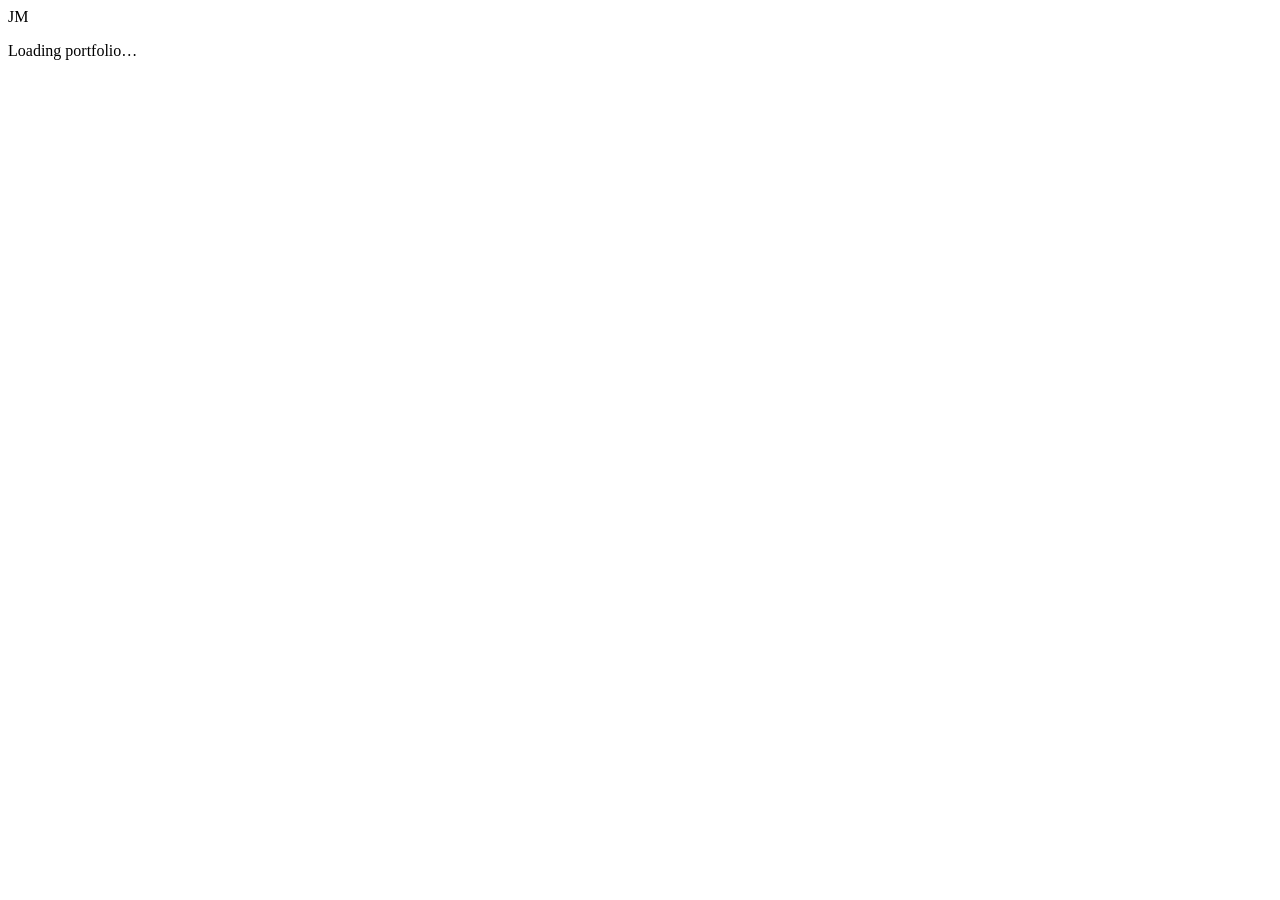
==== index.html @ b983dcd9 "Add files via upload" ====
<!doctype html>
<html lang="en">
  <head>
    <meta charset="UTF-8" />
    <meta name="viewport" content="width=device-width, initial-scale=1.0" />
    <meta name="theme-color" content="#07070a" />

    <title>JM — IT Student & Web Developer</title>
    <meta
      name="description"
      content="Portfolio of JM — an IT student and web developer crafting fast, responsive and accessible interfaces with HTML, CSS, JavaScript and React."
    />
    <meta name="author" content="JM" />

    <meta property="og:type" content="website" />
    <meta property="og:title" content="JM — IT Student & Web Developer" />
    <meta
      property="og:description"
      content="Clean code, creative design. Explore my services, skills and journey as an aspiring IT professional."
    />

    <link
      rel="icon"
      href="data:image/svg+xml,%3Csvg xmlns='http://www.w3.org/2000/svg' viewBox='0 0 64 64'%3E%3Crect width='64' height='64' rx='16' fill='%2309090d'/%3E%3Ctext x='50%25' y='54%25' dominant-baseline='middle' text-anchor='middle' font-family='Verdana,sans-serif' font-size='26' font-weight='bold' fill='%23ff5d6f'%3EJM%3C/text%3E%3C/svg%3E"
    />

    <link rel="preconnect" href="https://fonts.googleapis.com" />
    <link rel="preconnect" href="https://fonts.gstatic.com" crossorigin />
    <link
      href="https://fonts.googleapis.com/css2?family=Sora:wght@300;400;500;600;700;800&family=Inter:wght@300;400;500;600&family=JetBrains+Mono:wght@400;500&display=swap"
      rel="stylesheet"
    />
  </head>
  <body>
    <div id="root">
      <div class="boot">
        <span class="boot__mark">JM</span>
        <p>Loading portfolio…</p>
      </div>
    </div>
    <script type="module" src="/src/main.jsx"></script>
  </body>
</html>
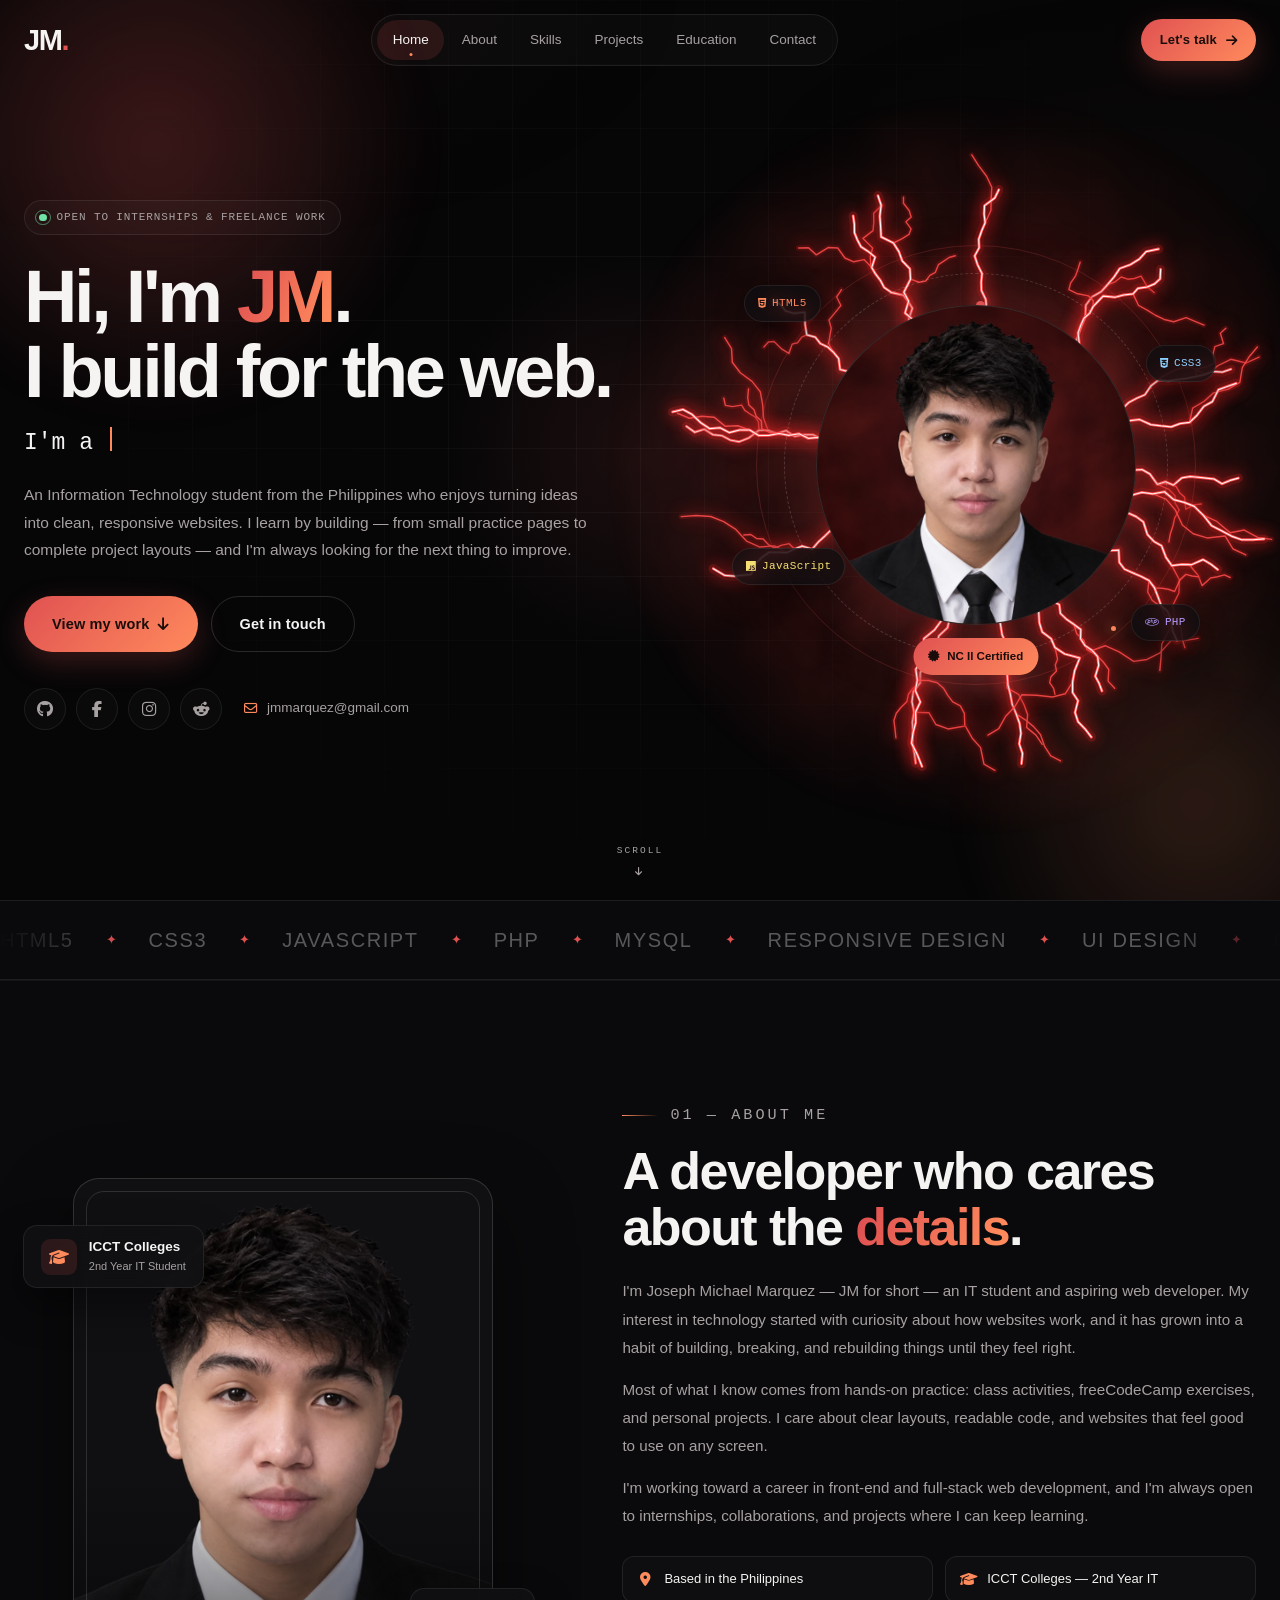
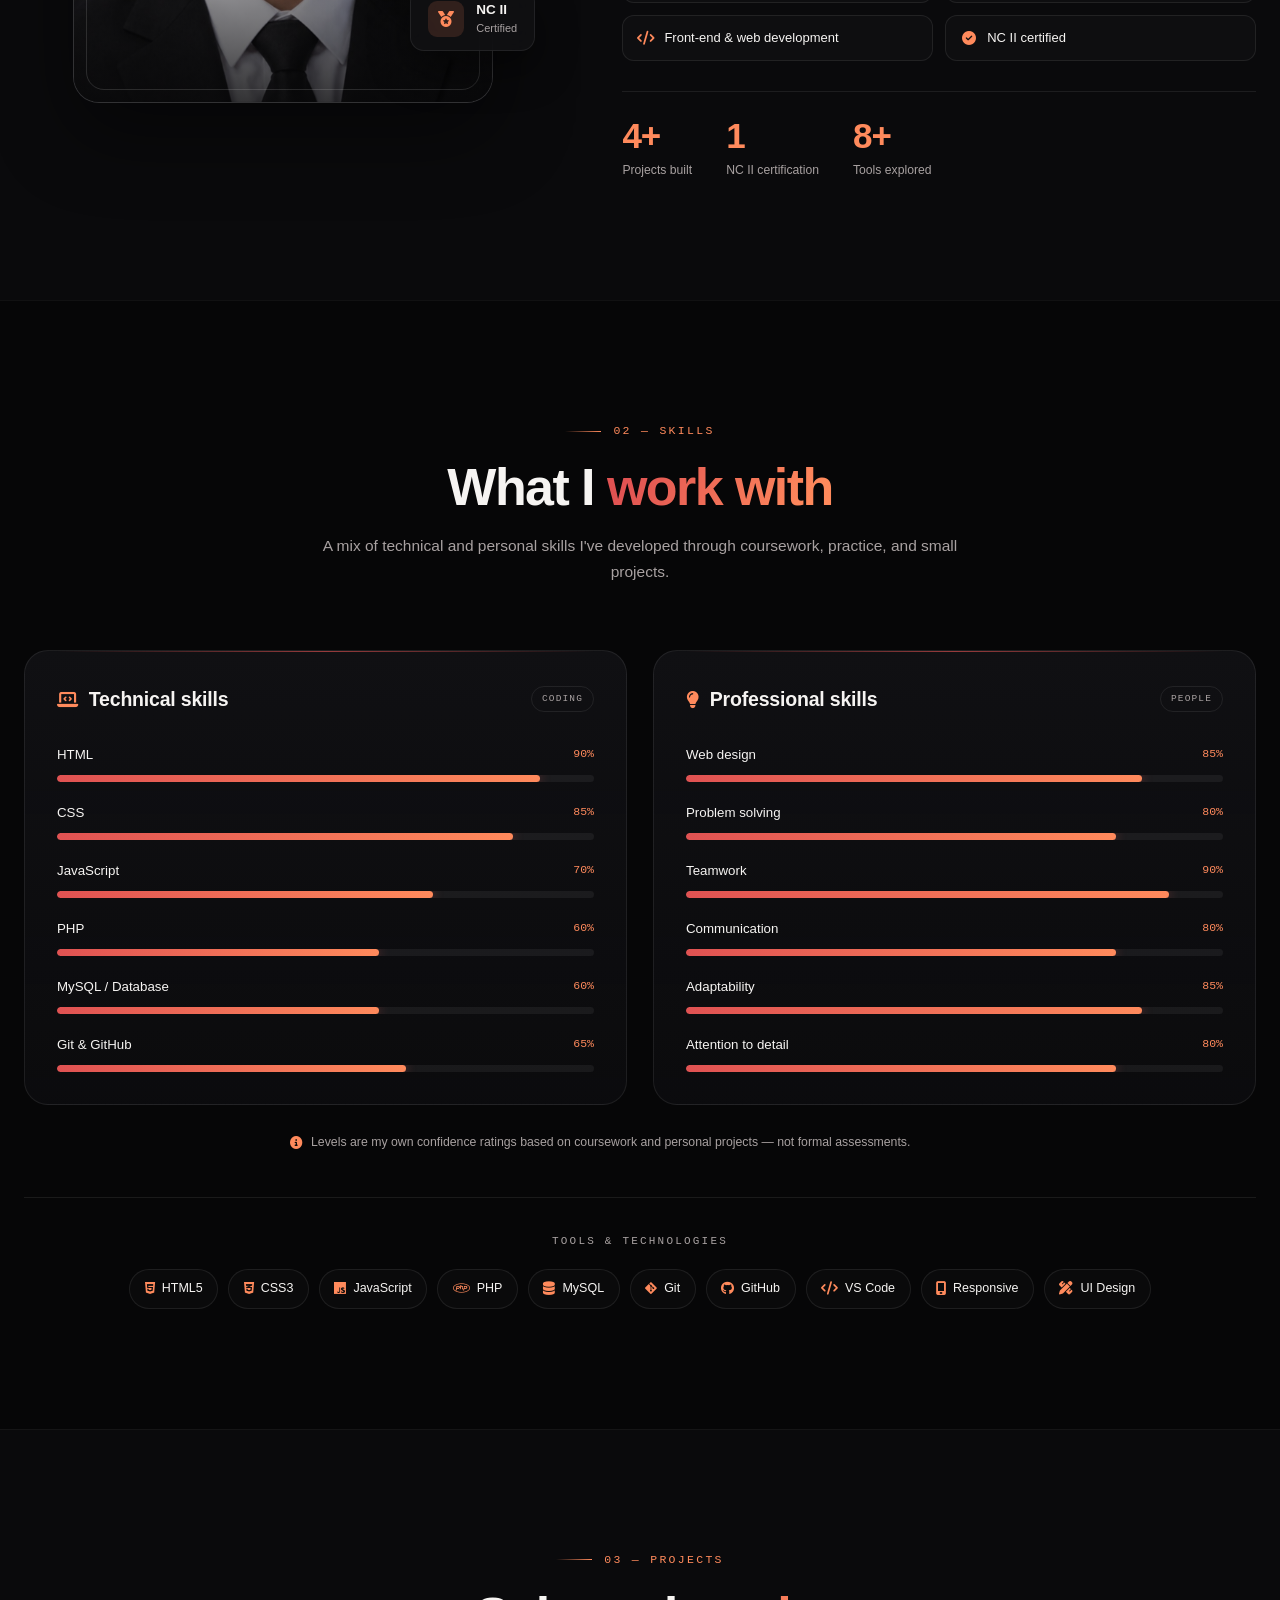
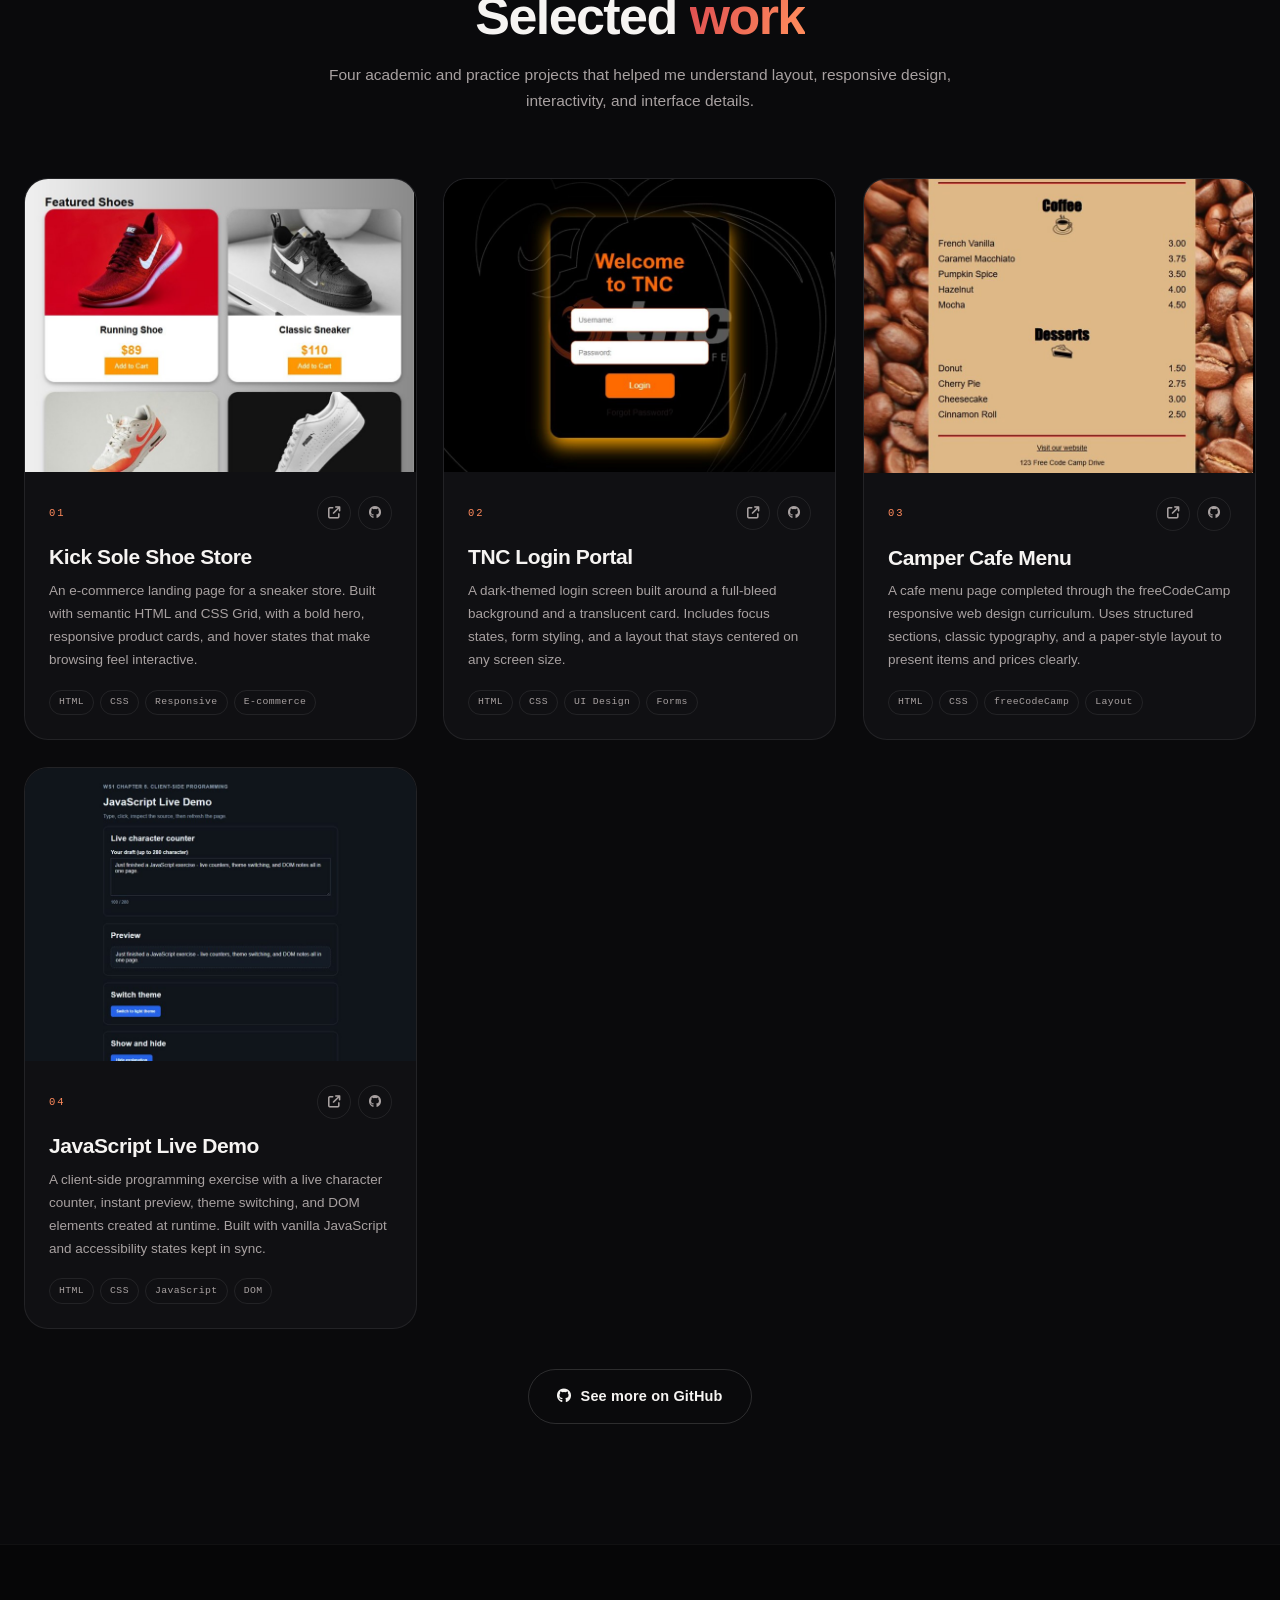
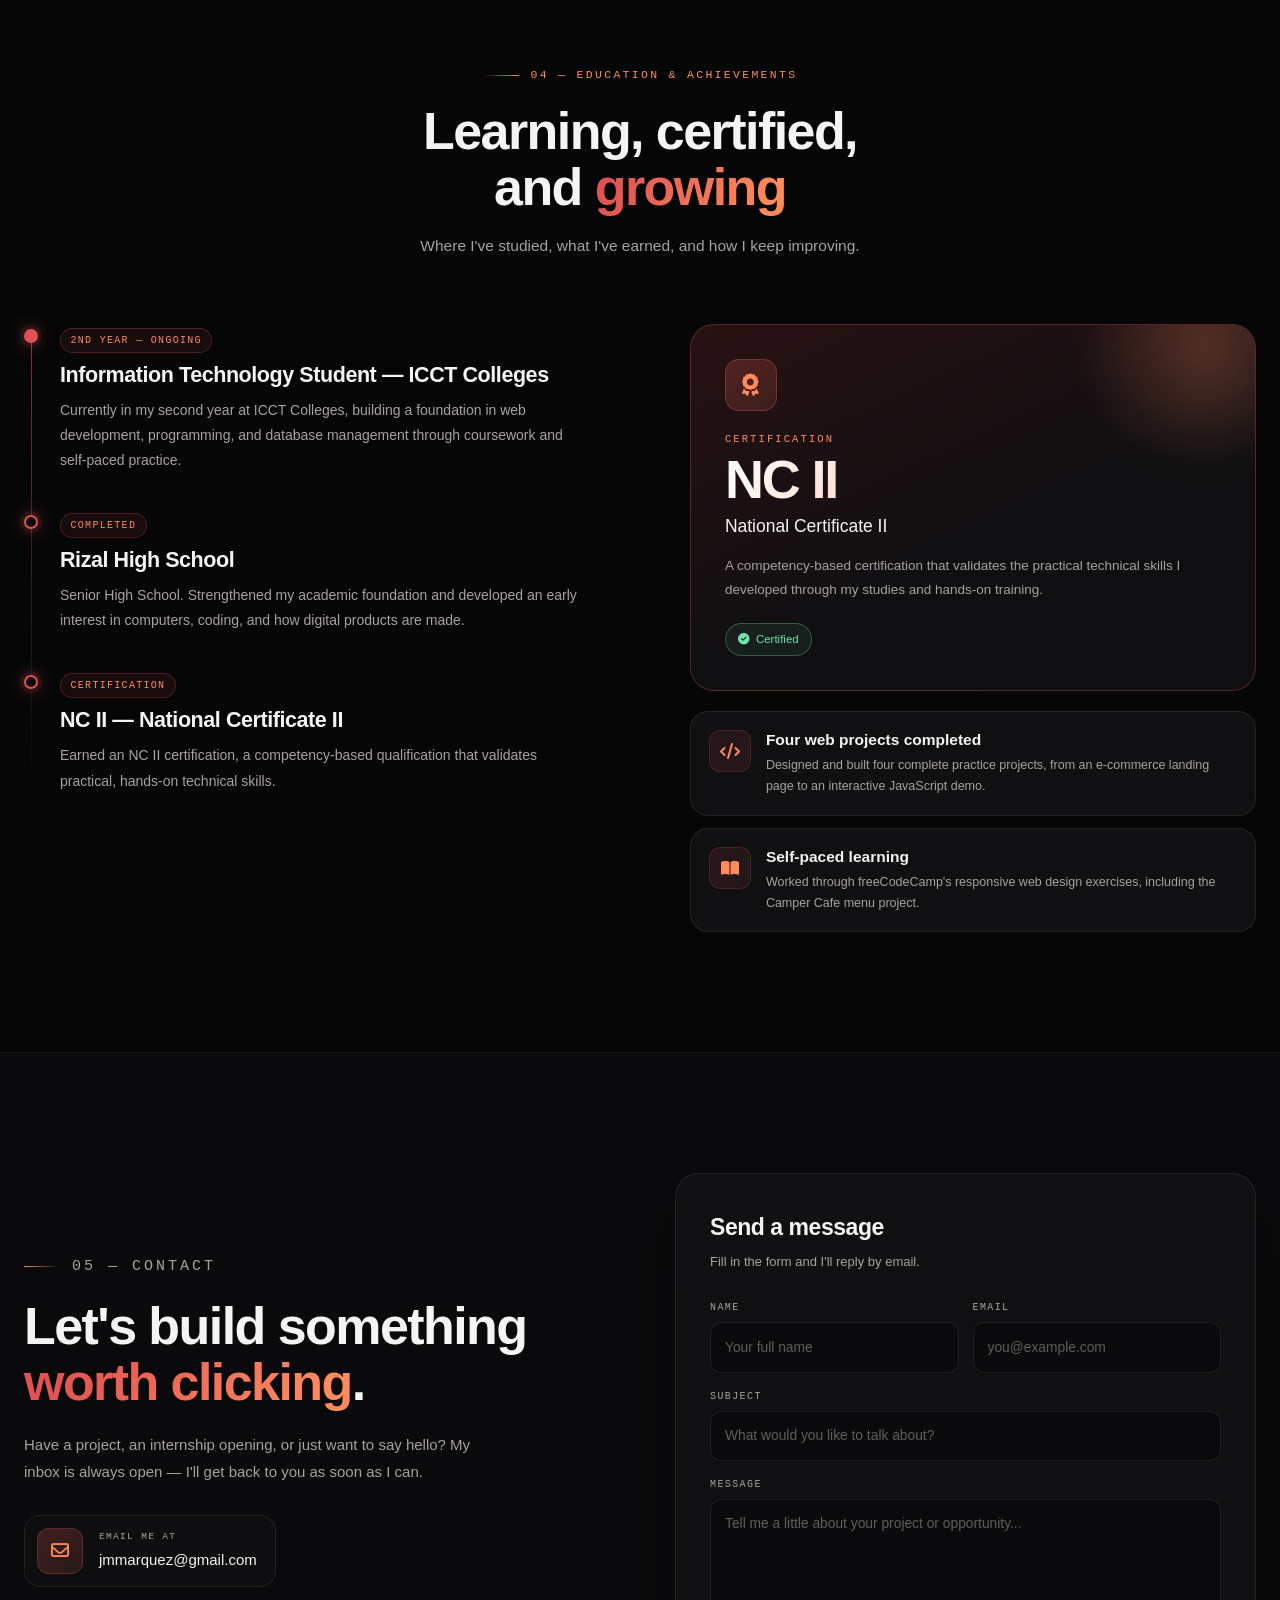
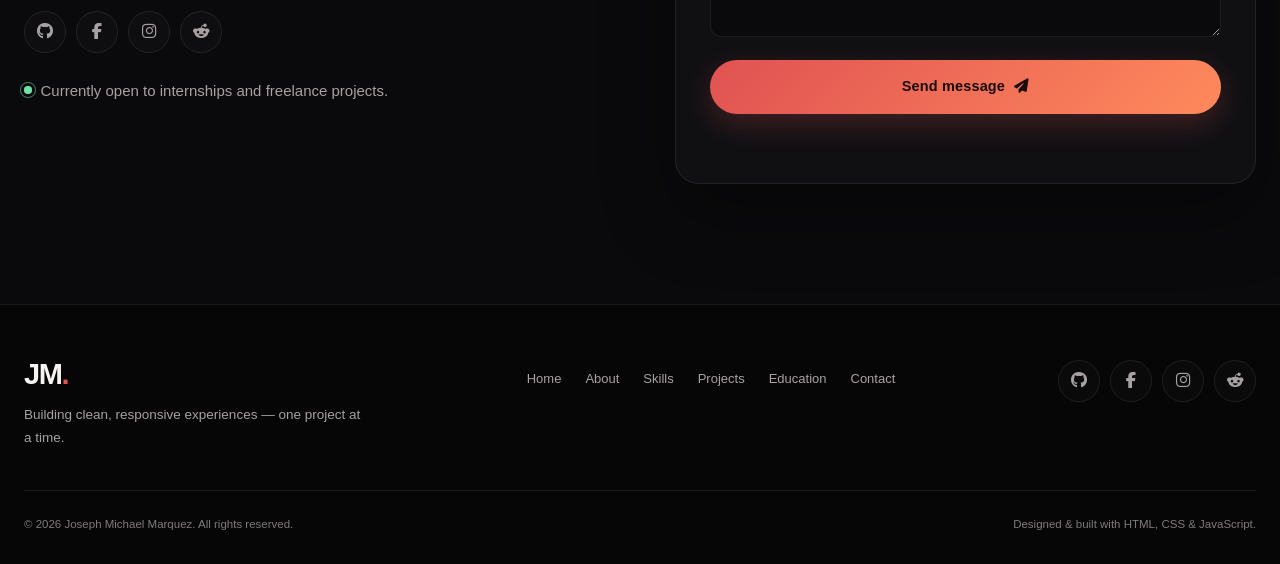
==== commit 4cfd9b91: "Add files via upload" ====
--- a/index.html
+++ b/index.html
@@ -3,41 +3,980 @@
   <head>
     <meta charset="UTF-8" />
     <meta name="viewport" content="width=device-width, initial-scale=1.0" />
-    <meta name="theme-color" content="#07070a" />
-
-    <title>JM — IT Student & Web Developer</title>
     <meta
       name="description"
-      content="Portfolio of JM — an IT student and web developer crafting fast, responsive and accessible interfaces with HTML, CSS, JavaScript and React."
+      content="Portfolio of Joseph Michael Marquez (JM) — a 2nd year Information Technology student at ICCT Colleges and aspiring web developer from the Philippines. Projects, skills, education, and contact information."
     />
-    <meta name="author" content="JM" />
-
-    <meta property="og:type" content="website" />
-    <meta property="og:title" content="JM — IT Student & Web Developer" />
-    <meta
-      property="og:description"
-      content="Clean code, creative design. Explore my services, skills and journey as an aspiring IT professional."
+    <meta name="theme-color" content="#060607" />
+    <title>JM — Joseph Michael Marquez | Web Developer Portfolio</title>
+
+    <link rel="icon" type="image/svg+xml" href="assets/images/favicon.svg" />
+    <link
+      rel="stylesheet"
+      href="https://cdnjs.cloudflare.com/ajax/libs/font-awesome/6.4.0/css/all.min.css"
     />
-
-    <link
-      rel="icon"
-      href="data:image/svg+xml,%3Csvg xmlns='http://www.w3.org/2000/svg' viewBox='0 0 64 64'%3E%3Crect width='64' height='64' rx='16' fill='%2309090d'/%3E%3Ctext x='50%25' y='54%25' dominant-baseline='middle' text-anchor='middle' font-family='Verdana,sans-serif' font-size='26' font-weight='bold' fill='%23ff5d6f'%3EJM%3C/text%3E%3C/svg%3E"
-    />
-
-    <link rel="preconnect" href="https://fonts.googleapis.com" />
-    <link rel="preconnect" href="https://fonts.gstatic.com" crossorigin />
-    <link
-      href="https://fonts.googleapis.com/css2?family=Sora:wght@300;400;500;600;700;800&family=Inter:wght@300;400;500;600&family=JetBrains+Mono:wght@400;500&display=swap"
-      rel="stylesheet"
-    />
+    <link rel="stylesheet" href="assets/css/style.css" />
+
+    <script>
+      document.documentElement.classList.add("js");
+    </script>
   </head>
+
   <body>
-    <div id="root">
-      <div class="boot">
-        <span class="boot__mark">JM</span>
-        <p>Loading portfolio…</p>
+    <!-- Page loader -->
+    <div class="preloader" id="preloader" aria-hidden="true">
+      <div class="preloader-inner">
+        <p class="preloader-logo">JM<span>.</span></p>
+        <div class="loader-bar"><span></span></div>
+        <p class="preloader-text">Loading portfolio</p>
       </div>
     </div>
-    <script type="module" src="/src/main.jsx"></script>
+
+    <!-- Scroll progress -->
+    <div class="scroll-progress" aria-hidden="true">
+      <span id="scrollBar"></span>
+    </div>
+
+    <!-- Cursor glow (desktop only) -->
+    <div class="cursor-glow" id="cursorGlow" aria-hidden="true"></div>
+
+    <!-- Header -->
+    <header class="site-header" id="header">
+      <div class="header-inner">
+        <a href="#home" class="logo" aria-label="JM — back to home">JM<span>.</span></a>
+
+        <nav class="nav" id="nav" aria-label="Main navigation">
+          <a href="#home" class="nav-link active">Home</a>
+          <a href="#about" class="nav-link">About</a>
+          <a href="#skills" class="nav-link">Skills</a>
+          <a href="#projects" class="nav-link">Projects</a>
+          <a href="#education" class="nav-link">Education</a>
+          <a href="#contact" class="nav-link">Contact</a>
+        </nav>
+
+        <a href="#contact" class="btn btn-sm header-cta">
+          Let's talk <i class="fa-solid fa-arrow-right" aria-hidden="true"></i>
+        </a>
+
+        <button
+          class="menu-btn"
+          id="menuBtn"
+          type="button"
+          aria-label="Open menu"
+          aria-expanded="false"
+          aria-controls="nav"
+        >
+          <span></span>
+          <span></span>
+          <span></span>
+        </button>
+      </div>
+    </header>
+
+    <main>
+      <!-- ================= HOME ================= -->
+      <section class="home" id="home">
+        <div class="hero-bg" aria-hidden="true">
+          <span class="blob blob-1"></span>
+          <span class="blob blob-2"></span>
+          <span class="hero-grid"></span>
+        </div>
+
+        <div class="hero-inner">
+          <div class="hero-copy">
+            <p class="eyebrow">
+              <span class="status-dot" aria-hidden="true"></span>
+              Open to internships &amp; freelance work
+            </p>
+
+            <h1>
+              Hi, I'm <span class="gradient-text">JM</span>.<br />
+              I build for the web.
+            </h1>
+
+            <p class="typed-line">
+              I'm a <span id="typed" class="typed">Web Developer</span><span
+                class="caret"
+                aria-hidden="true"
+              ></span>
+            </p>
+
+            <p class="hero-text">
+              An Information Technology student from the Philippines who enjoys turning ideas into
+              clean, responsive websites. I learn by building — from small practice pages to
+              complete project layouts — and I'm always looking for the next thing to improve.
+            </p>
+
+            <div class="hero-actions">
+              <a href="#projects" class="btn">
+                View my work <i class="fa-solid fa-arrow-down" aria-hidden="true"></i>
+              </a>
+              <a href="#contact" class="btn btn-ghost">Get in touch</a>
+            </div>
+
+            <div class="hero-meta">
+              <div class="socials" aria-label="Social profiles">
+                <a
+                  href="https://github.com/JM-109"
+                  target="_blank"
+                  rel="noopener noreferrer"
+                  aria-label="GitHub"
+                >
+                  <i class="fa-brands fa-github" aria-hidden="true"></i>
+                </a>
+                <a
+                  href="https://web.facebook.com/JMarquez1738/directory_contact_info"
+                  target="_blank"
+                  rel="noopener noreferrer"
+                  aria-label="Facebook"
+                >
+                  <i class="fa-brands fa-facebook-f" aria-hidden="true"></i>
+                </a>
+                <a
+                  href="https://www.instagram.com/josephmichaelmarquez/"
+                  target="_blank"
+                  rel="noopener noreferrer"
+                  aria-label="Instagram"
+                >
+                  <i class="fa-brands fa-instagram" aria-hidden="true"></i>
+                </a>
+                <a
+                  href="https://www.reddit.com/user/yasumi_69/"
+                  target="_blank"
+                  rel="noopener noreferrer"
+                  aria-label="Reddit"
+                >
+                  <i class="fa-brands fa-reddit-alien" aria-hidden="true"></i>
+                </a>
+              </div>
+
+              <a class="hero-mail" href="mailto:jmmarquez@gmail.com">
+                <i class="fa-regular fa-envelope" aria-hidden="true"></i>
+                jmmarquez@gmail.com
+              </a>
+            </div>
+          </div>
+
+          <div class="hero-visual">
+            <div class="avatar-wrap">
+              <span class="bolts" aria-hidden="true"></span>
+              <span class="orbit orbit-1" aria-hidden="true"></span>
+              <span class="orbit orbit-2" aria-hidden="true"></span>
+
+              <div class="avatar-disc">
+                <img
+                  src="assets/images/daniel-avatar.png"
+                  alt="Portrait of Joseph Michael Marquez"
+                  width="720"
+                  height="720"
+                />
+              </div>
+
+              <span class="float-chip chip-1">
+                <i class="fa-brands fa-html5" aria-hidden="true"></i> HTML5
+              </span>
+              <span class="float-chip chip-2">
+                <i class="fa-brands fa-css3-alt" aria-hidden="true"></i> CSS3
+              </span>
+              <span class="float-chip chip-3">
+                <i class="fa-brands fa-js" aria-hidden="true"></i> JavaScript
+              </span>
+              <span class="float-chip chip-4">
+                <i class="fa-brands fa-php" aria-hidden="true"></i> PHP
+              </span>
+
+              <span class="cert-badge">
+                <i class="fa-solid fa-certificate" aria-hidden="true"></i>
+                NC II Certified
+              </span>
+            </div>
+          </div>
+        </div>
+
+        <a href="#about" class="scroll-cue" aria-label="Scroll to about section">
+          <span>Scroll</span>
+          <i class="fa-solid fa-arrow-down" aria-hidden="true"></i>
+        </a>
+      </section>
+
+      <!-- ================= MARQUEE ================= -->
+      <div class="marquee" aria-hidden="true">
+        <div class="marquee-track">
+          <div class="marquee-group">
+            <span>HTML5</span><i>✦</i><span>CSS3</span><i>✦</i><span>JavaScript</span><i>✦</i>
+            <span>PHP</span><i>✦</i><span>MySQL</span><i>✦</i><span>Responsive Design</span><i>✦</i>
+            <span>UI Design</span><i>✦</i><span>Git &amp; GitHub</span><i>✦</i>
+          </div>
+          <div class="marquee-group">
+            <span>HTML5</span><i>✦</i><span>CSS3</span><i>✦</i><span>JavaScript</span><i>✦</i>
+            <span>PHP</span><i>✦</i><span>MySQL</span><i>✦</i><span>Responsive Design</span><i>✦</i>
+            <span>UI Design</span><i>✦</i><span>Git &amp; GitHub</span><i>✦</i>
+          </div>
+        </div>
+      </div>
+
+      <!-- ================= ABOUT ================= -->
+      <section class="about section" id="about">
+        <div class="container about-grid">
+          <div class="about-visual reveal">
+            <div class="about-frame">
+              <img
+                src="assets/images/daniel-avatar.png"
+                alt="Joseph Michael Marquez smiling in a formal portrait"
+                width="720"
+                height="720"
+                loading="lazy"
+              />
+              <span class="frame-shine" aria-hidden="true"></span>
+            </div>
+
+            <div class="floating-card">
+              <i class="fa-solid fa-graduation-cap" aria-hidden="true"></i>
+              <div>
+                <strong>ICCT Colleges</strong>
+                <span>2nd Year IT Student</span>
+              </div>
+            </div>
+
+            <div class="floating-card floating-card-2">
+              <i class="fa-solid fa-medal" aria-hidden="true"></i>
+              <div>
+                <strong>NC II</strong>
+                <span>Certified</span>
+              </div>
+            </div>
+          </div>
+
+          <div class="about-copy">
+            <p class="kicker kicker-left"><span></span> 01 — About me</p>
+            <h2 class="heading heading-left">
+              A developer who cares about the <span class="gradient-text">details</span>.
+            </h2>
+
+            <p>
+              I'm Joseph Michael Marquez — JM for short — an IT student and aspiring web developer.
+              My interest in technology started with curiosity about how websites work, and it has
+              grown into a habit of building, breaking, and rebuilding things until they feel right.
+            </p>
+            <p>
+              Most of what I know comes from hands-on practice: class activities, freeCodeCamp
+              exercises, and personal projects. I care about clear layouts, readable code, and
+              websites that feel good to use on any screen.
+            </p>
+            <p>
+              I'm working toward a career in front-end and full-stack web development, and I'm
+              always open to internships, collaborations, and projects where I can keep learning.
+            </p>
+
+            <ul class="quick-facts">
+              <li>
+                <i class="fa-solid fa-location-dot" aria-hidden="true"></i>
+                <span>Based in the Philippines</span>
+              </li>
+              <li>
+                <i class="fa-solid fa-graduation-cap" aria-hidden="true"></i>
+                <span>ICCT Colleges — 2nd Year IT</span>
+              </li>
+              <li>
+                <i class="fa-solid fa-code" aria-hidden="true"></i>
+                <span>Front-end &amp; web development</span>
+              </li>
+              <li>
+                <i class="fa-solid fa-circle-check" aria-hidden="true"></i>
+                <span>NC II certified</span>
+              </li>
+            </ul>
+
+            <div class="stats">
+              <div class="stat">
+                <strong><span class="counter" data-target="4">0</span>+</strong>
+                <span>Projects built</span>
+              </div>
+              <div class="stat">
+                <strong><span class="counter" data-target="1">0</span></strong>
+                <span>NC II certification</span>
+              </div>
+              <div class="stat">
+                <strong><span class="counter" data-target="8">0</span>+</strong>
+                <span>Tools explored</span>
+              </div>
+            </div>
+          </div>
+        </div>
+      </section>
+
+      <!-- ================= SKILLS ================= -->
+      <section class="skills section" id="skills">
+        <div class="container">
+          <div class="section-head reveal">
+            <p class="kicker"><span></span> 02 — Skills</p>
+            <h2 class="heading">What I <span class="gradient-text">work with</span></h2>
+            <p>
+              A mix of technical and personal skills I've developed through coursework, practice,
+              and small projects.
+            </p>
+          </div>
+
+          <div class="skills-grid">
+            <div class="skill-panel reveal">
+              <div class="panel-head">
+                <h3><i class="fa-solid fa-laptop-code" aria-hidden="true"></i> Technical skills</h3>
+                <span class="panel-tag">Coding</span>
+              </div>
+
+              <div class="skill-row">
+                <div class="skill-label"><span>HTML</span><span>90%</span></div>
+                <div class="skill-bar"><span style="--level: 90; --delay: 0.05s"></span></div>
+              </div>
+              <div class="skill-row">
+                <div class="skill-label"><span>CSS</span><span>85%</span></div>
+                <div class="skill-bar"><span style="--level: 85; --delay: 0.12s"></span></div>
+              </div>
+              <div class="skill-row">
+                <div class="skill-label"><span>JavaScript</span><span>70%</span></div>
+                <div class="skill-bar"><span style="--level: 70; --delay: 0.19s"></span></div>
+              </div>
+              <div class="skill-row">
+                <div class="skill-label"><span>PHP</span><span>60%</span></div>
+                <div class="skill-bar"><span style="--level: 60; --delay: 0.26s"></span></div>
+              </div>
+              <div class="skill-row">
+                <div class="skill-label"><span>MySQL / Database</span><span>60%</span></div>
+                <div class="skill-bar"><span style="--level: 60; --delay: 0.33s"></span></div>
+              </div>
+              <div class="skill-row">
+                <div class="skill-label"><span>Git &amp; GitHub</span><span>65%</span></div>
+                <div class="skill-bar"><span style="--level: 65; --delay: 0.4s"></span></div>
+              </div>
+            </div>
+
+            <div class="skill-panel reveal" style="--delay: 0.12s">
+              <div class="panel-head">
+                <h3><i class="fa-solid fa-lightbulb" aria-hidden="true"></i> Professional skills</h3>
+                <span class="panel-tag">People</span>
+              </div>
+
+              <div class="skill-row">
+                <div class="skill-label"><span>Web design</span><span>85%</span></div>
+                <div class="skill-bar"><span style="--level: 85; --delay: 0.05s"></span></div>
+              </div>
+              <div class="skill-row">
+                <div class="skill-label"><span>Problem solving</span><span>80%</span></div>
+                <div class="skill-bar"><span style="--level: 80; --delay: 0.12s"></span></div>
+              </div>
+              <div class="skill-row">
+                <div class="skill-label"><span>Teamwork</span><span>90%</span></div>
+                <div class="skill-bar"><span style="--level: 90; --delay: 0.19s"></span></div>
+              </div>
+              <div class="skill-row">
+                <div class="skill-label"><span>Communication</span><span>80%</span></div>
+                <div class="skill-bar"><span style="--level: 80; --delay: 0.26s"></span></div>
+              </div>
+              <div class="skill-row">
+                <div class="skill-label"><span>Adaptability</span><span>85%</span></div>
+                <div class="skill-bar"><span style="--level: 85; --delay: 0.33s"></span></div>
+              </div>
+              <div class="skill-row">
+                <div class="skill-label"><span>Attention to detail</span><span>80%</span></div>
+                <div class="skill-bar"><span style="--level: 80; --delay: 0.4s"></span></div>
+              </div>
+            </div>
+          </div>
+
+          <p class="skill-note reveal">
+            <i class="fa-solid fa-circle-info" aria-hidden="true"></i>
+            Levels are my own confidence ratings based on coursework and personal projects — not
+            formal assessments.
+          </p>
+
+          <div class="toolbox reveal">
+            <p class="toolbox-title">Tools &amp; technologies</p>
+            <ul class="tool-list">
+              <li><i class="fa-brands fa-html5" aria-hidden="true"></i> HTML5</li>
+              <li><i class="fa-brands fa-css3-alt" aria-hidden="true"></i> CSS3</li>
+              <li><i class="fa-brands fa-js" aria-hidden="true"></i> JavaScript</li>
+              <li><i class="fa-brands fa-php" aria-hidden="true"></i> PHP</li>
+              <li><i class="fa-solid fa-database" aria-hidden="true"></i> MySQL</li>
+              <li><i class="fa-brands fa-git-alt" aria-hidden="true"></i> Git</li>
+              <li><i class="fa-brands fa-github" aria-hidden="true"></i> GitHub</li>
+              <li><i class="fa-solid fa-code" aria-hidden="true"></i> VS Code</li>
+              <li><i class="fa-solid fa-mobile-screen" aria-hidden="true"></i> Responsive</li>
+              <li><i class="fa-solid fa-pen-ruler" aria-hidden="true"></i> UI Design</li>
+            </ul>
+          </div>
+        </div>
+      </section>
+
+      <!-- ================= PROJECTS ================= -->
+      <section class="projects section" id="projects">
+        <div class="container">
+          <div class="section-head reveal">
+            <p class="kicker"><span></span> 03 — Projects</p>
+            <h2 class="heading">Selected <span class="gradient-text">work</span></h2>
+            <p>
+              Four academic and practice projects that helped me understand layout, responsive
+              design, interactivity, and interface details.
+            </p>
+          </div>
+
+          <div class="project-grid">
+            <!-- Project 1 -->
+            <div class="project-item reveal">
+              <article class="project-card">
+                <button
+                  class="project-media"
+                  type="button"
+                  data-image="assets/images/projects/kick-sole.jpg"
+                  data-title="Kick Sole Shoe Store"
+                  aria-label="View larger screenshot of Kick Sole Shoe Store"
+                >
+                  <img
+                    src="assets/images/projects/kick-sole-thumb.jpg"
+                    alt="Kick Sole Shoe Store product grid with four sneaker cards"
+                    width="800"
+                    height="600"
+                    loading="lazy"
+                  />
+                  <span class="project-overlay">
+                    <i class="fa-solid fa-expand" aria-hidden="true"></i> View screenshot
+                  </span>
+                </button>
+
+                <div class="project-body">
+                  <div class="project-top">
+                    <span class="project-index">01</span>
+                    <div class="project-links">
+                      <a
+                        href="projects/shoesite/index.html"
+                        target="_blank"
+                        rel="noopener noreferrer"
+                        aria-label="Open live preview of Kick Sole Shoe Store"
+                        ><i class="fa-solid fa-arrow-up-right-from-square" aria-hidden="true"></i
+                      ></a>
+                      <a
+                        href="https://github.com/JM-109"
+                        target="_blank"
+                        rel="noopener noreferrer"
+                        aria-label="View Kick Sole source on GitHub"
+                        ><i class="fa-brands fa-github" aria-hidden="true"></i
+                      ></a>
+                    </div>
+                  </div>
+
+                  <h3>Kick Sole Shoe Store</h3>
+                  <p>
+                    An e-commerce landing page for a sneaker store. Built with semantic HTML and CSS
+                    Grid, with a bold hero, responsive product cards, and hover states that make
+                    browsing feel interactive.
+                  </p>
+
+                  <ul class="tags">
+                    <li>HTML</li>
+                    <li>CSS</li>
+                    <li>Responsive</li>
+                    <li>E-commerce</li>
+                  </ul>
+                </div>
+              </article>
+            </div>
+
+            <!-- Project 2 -->
+            <div class="project-item reveal" style="--delay: 0.1s">
+              <article class="project-card">
+                <button
+                  class="project-media"
+                  type="button"
+                  data-image="assets/images/projects/tnc-login.jpg"
+                  data-title="TNC Login Portal"
+                  aria-label="View larger screenshot of TNC Login Portal"
+                >
+                  <img
+                    src="assets/images/projects/tnc-login-thumb.jpg"
+                    alt="Dark TNC login page with a glowing card, username and password fields"
+                    width="800"
+                    height="600"
+                    loading="lazy"
+                  />
+                  <span class="project-overlay">
+                    <i class="fa-solid fa-expand" aria-hidden="true"></i> View screenshot
+                  </span>
+                </button>
+
+                <div class="project-body">
+                  <div class="project-top">
+                    <span class="project-index">02</span>
+                    <div class="project-links">
+                      <a
+                        href="projects/tnc-login/index.html"
+                        target="_blank"
+                        rel="noopener noreferrer"
+                        aria-label="Open live preview of TNC Login Portal"
+                        ><i class="fa-solid fa-arrow-up-right-from-square" aria-hidden="true"></i
+                      ></a>
+                      <a
+                        href="https://github.com/JM-109"
+                        target="_blank"
+                        rel="noopener noreferrer"
+                        aria-label="View TNC Login source on GitHub"
+                        ><i class="fa-brands fa-github" aria-hidden="true"></i
+                      ></a>
+                    </div>
+                  </div>
+
+                  <h3>TNC Login Portal</h3>
+                  <p>
+                    A dark-themed login screen built around a full-bleed background and a
+                    translucent card. Includes focus states, form styling, and a layout that stays
+                    centered on any screen size.
+                  </p>
+
+                  <ul class="tags">
+                    <li>HTML</li>
+                    <li>CSS</li>
+                    <li>UI Design</li>
+                    <li>Forms</li>
+                  </ul>
+                </div>
+              </article>
+            </div>
+
+            <!-- Project 3 -->
+            <div class="project-item reveal" style="--delay: 0.2s">
+              <article class="project-card">
+                <button
+                  class="project-media"
+                  type="button"
+                  data-image="assets/images/projects/camper-cafe.jpg"
+                  data-title="Camper Cafe Menu"
+                  aria-label="View larger screenshot of Camper Cafe Menu"
+                >
+                  <img
+                    src="assets/images/projects/camper-cafe-thumb.jpg"
+                    alt="Camper Cafe menu page with coffee and dessert sections on a paper-style card"
+                    width="800"
+                    height="600"
+                    loading="lazy"
+                  />
+                  <span class="project-overlay">
+                    <i class="fa-solid fa-expand" aria-hidden="true"></i> View screenshot
+                  </span>
+                </button>
+
+                <div class="project-body">
+                  <div class="project-top">
+                    <span class="project-index">03</span>
+                    <div class="project-links">
+                      <a
+                        href="projects/camper-cafe/index.html"
+                        target="_blank"
+                        rel="noopener noreferrer"
+                        aria-label="Open live preview of Camper Cafe Menu"
+                        ><i class="fa-solid fa-arrow-up-right-from-square" aria-hidden="true"></i
+                      ></a>
+                      <a
+                        href="https://github.com/JM-109"
+                        target="_blank"
+                        rel="noopener noreferrer"
+                        aria-label="View Camper Cafe source on GitHub"
+                        ><i class="fa-brands fa-github" aria-hidden="true"></i
+                      ></a>
+                    </div>
+                  </div>
+
+                  <h3>Camper Cafe Menu</h3>
+                  <p>
+                    A cafe menu page completed through the freeCodeCamp responsive web design
+                    curriculum. Uses structured sections, classic typography, and a paper-style
+                    layout to present items and prices clearly.
+                  </p>
+
+                  <ul class="tags">
+                    <li>HTML</li>
+                    <li>CSS</li>
+                    <li>freeCodeCamp</li>
+                    <li>Layout</li>
+                  </ul>
+                </div>
+              </article>
+            </div>
+
+            <!-- Project 4 -->
+            <div class="project-item reveal" style="--delay: 0.3s">
+              <article class="project-card">
+                <button
+                  class="project-media"
+                  type="button"
+                  data-image="assets/images/projects/js-live-demo.jpg"
+                  data-title="JavaScript Live Demo"
+                  aria-label="View larger screenshot of JavaScript Live Demo"
+                >
+                  <img
+                    src="assets/images/projects/js-live-demo-thumb.jpg"
+                    alt="Dark JavaScript demo page with a live character counter, preview, and theme switch"
+                    width="800"
+                    height="600"
+                    loading="lazy"
+                  />
+                  <span class="project-overlay">
+                    <i class="fa-solid fa-expand" aria-hidden="true"></i> View screenshot
+                  </span>
+                </button>
+
+                <div class="project-body">
+                  <div class="project-top">
+                    <span class="project-index">04</span>
+                    <div class="project-links">
+                      <a
+                        href="projects/js-live-demo/index.html"
+                        target="_blank"
+                        rel="noopener noreferrer"
+                        aria-label="Open live preview of JavaScript Live Demo"
+                        ><i class="fa-solid fa-arrow-up-right-from-square" aria-hidden="true"></i
+                      ></a>
+                      <a
+                        href="https://github.com/JM-109"
+                        target="_blank"
+                        rel="noopener noreferrer"
+                        aria-label="View JavaScript Live Demo source on GitHub"
+                        ><i class="fa-brands fa-github" aria-hidden="true"></i
+                      ></a>
+                    </div>
+                  </div>
+
+                  <h3>JavaScript Live Demo</h3>
+                  <p>
+                    A client-side programming exercise with a live character counter, instant
+                    preview, theme switching, and DOM elements created at runtime. Built with
+                    vanilla JavaScript and accessibility states kept in sync.
+                  </p>
+
+                  <ul class="tags">
+                    <li>HTML</li>
+                    <li>CSS</li>
+                    <li>JavaScript</li>
+                    <li>DOM</li>
+                  </ul>
+                </div>
+              </article>
+            </div>
+          </div>
+
+          <div class="projects-more reveal">
+            <a
+              href="https://github.com/JM-109"
+              target="_blank"
+              rel="noopener noreferrer"
+              class="btn btn-ghost"
+            >
+              <i class="fa-brands fa-github" aria-hidden="true"></i> See more on GitHub
+            </a>
+          </div>
+        </div>
+      </section>
+
+      <!-- ================= EDUCATION & ACHIEVEMENTS ================= -->
+      <section class="education section" id="education">
+        <div class="container">
+          <div class="section-head reveal">
+            <p class="kicker"><span></span> 04 — Education &amp; achievements</p>
+            <h2 class="heading">Learning, certified, and <span class="gradient-text">growing</span></h2>
+            <p>Where I've studied, what I've earned, and how I keep improving.</p>
+          </div>
+
+          <div class="edu-grid">
+            <div class="timeline">
+              <div class="timeline-item reveal">
+                <span class="timeline-dot" aria-hidden="true"></span>
+                <span class="timeline-date">2nd Year — Ongoing</span>
+                <h3>Information Technology Student — ICCT Colleges</h3>
+                <p>
+                  Currently in my second year at ICCT Colleges, building a foundation in web
+                  development, programming, and database management through coursework and
+                  self-paced practice.
+                </p>
+              </div>
+
+              <div class="timeline-item reveal" style="--delay: 0.1s">
+                <span class="timeline-dot" aria-hidden="true"></span>
+                <span class="timeline-date">Completed</span>
+                <h3>Rizal High School</h3>
+                <p>
+                  Senior High School. Strengthened my academic foundation and developed an early
+                  interest in computers, coding, and how digital products are made.
+                </p>
+              </div>
+
+              <div class="timeline-item reveal" style="--delay: 0.2s">
+                <span class="timeline-dot" aria-hidden="true"></span>
+                <span class="timeline-date">Certification</span>
+                <h3>NC II — National Certificate II</h3>
+                <p>
+                  Earned an NC II certification, a competency-based qualification that validates
+                  practical, hands-on technical skills.
+                </p>
+              </div>
+            </div>
+
+            <div class="achievements">
+              <div class="cert-card reveal">
+                <span class="cert-glow" aria-hidden="true"></span>
+                <span class="cert-icon"><i class="fa-solid fa-award" aria-hidden="true"></i></span>
+                <span class="cert-tag">Certification</span>
+                <h3>NC II</h3>
+                <p class="cert-name">National Certificate II</p>
+                <p class="cert-text">
+                  A competency-based certification that validates the practical technical skills I
+                  developed through my studies and hands-on training.
+                </p>
+                <span class="cert-verified">
+                  <i class="fa-solid fa-circle-check" aria-hidden="true"></i> Certified
+                </span>
+              </div>
+
+              <ul class="achievement-list">
+                <li class="achievement reveal">
+                  <span class="achievement-icon"
+                    ><i class="fa-solid fa-code" aria-hidden="true"></i
+                  ></span>
+                  <div>
+                    <h4>Four web projects completed</h4>
+                    <p>
+                      Designed and built four complete practice projects, from an e-commerce
+                      landing page to an interactive JavaScript demo.
+                    </p>
+                  </div>
+                </li>
+
+                <li class="achievement reveal" style="--delay: 0.1s">
+                  <span class="achievement-icon"
+                    ><i class="fa-solid fa-book-open" aria-hidden="true"></i
+                  ></span>
+                  <div>
+                    <h4>Self-paced learning</h4>
+                    <p>
+                      Worked through freeCodeCamp's responsive web design exercises, including the
+                      Camper Cafe menu project.
+                    </p>
+                  </div>
+                </li>
+              </ul>
+            </div>
+          </div>
+        </div>
+      </section>
+
+      <!-- ================= CONTACT ================= -->
+      <section class="contact section" id="contact">
+        <div class="container contact-grid">
+          <div class="contact-copy">
+            <p class="kicker kicker-left reveal"><span></span> 05 — Contact</p>
+            <h2 class="heading heading-left reveal">
+              Let's build something <span class="gradient-text">worth clicking</span>.
+            </h2>
+
+            <p class="reveal">
+              Have a project, an internship opening, or just want to say hello? My inbox is always
+              open — I'll get back to you as soon as I can.
+            </p>
+
+            <a class="contact-email reveal" href="mailto:jmmarquez@gmail.com">
+              <span class="contact-email-icon"
+                ><i class="fa-regular fa-envelope" aria-hidden="true"></i
+              ></span>
+              <span>
+                <small>Email me at</small>
+                <strong>jmmarquez@gmail.com</strong>
+              </span>
+            </a>
+
+            <div class="socials contact-socials reveal" aria-label="Social profiles">
+              <a
+                href="https://github.com/JM-109"
+                target="_blank"
+                rel="noopener noreferrer"
+                aria-label="GitHub"
+              >
+                <i class="fa-brands fa-github" aria-hidden="true"></i>
+              </a>
+              <a
+                href="https://web.facebook.com/JMarquez1738/directory_contact_info"
+                target="_blank"
+                rel="noopener noreferrer"
+                aria-label="Facebook"
+              >
+                <i class="fa-brands fa-facebook-f" aria-hidden="true"></i>
+              </a>
+              <a
+                href="https://www.instagram.com/josephmichaelmarquez/"
+                target="_blank"
+                rel="noopener noreferrer"
+                aria-label="Instagram"
+              >
+                <i class="fa-brands fa-instagram" aria-hidden="true"></i>
+              </a>
+              <a
+                href="https://www.reddit.com/user/yasumi_69/"
+                target="_blank"
+                rel="noopener noreferrer"
+                aria-label="Reddit"
+              >
+                <i class="fa-brands fa-reddit-alien" aria-hidden="true"></i>
+              </a>
+            </div>
+
+            <p class="availability reveal">
+              <span class="status-dot" aria-hidden="true"></span>
+              Currently open to internships and freelance projects.
+            </p>
+          </div>
+
+          <form class="contact-form reveal" id="contactForm">
+            <div class="form-head">
+              <h3>Send a message</h3>
+              <p>Fill in the form and I'll reply by email.</p>
+            </div>
+
+            <div class="form-row">
+              <div class="field">
+                <label for="name">Name</label>
+                <input
+                  type="text"
+                  id="name"
+                  name="name"
+                  placeholder="Your full name"
+                  autocomplete="name"
+                  required
+                />
+              </div>
+              <div class="field">
+                <label for="email">Email</label>
+                <input
+                  type="email"
+                  id="email"
+                  name="email"
+                  placeholder="you@example.com"
+                  autocomplete="email"
+                  required
+                />
+              </div>
+            </div>
+
+            <div class="field">
+              <label for="subject">Subject</label>
+              <input
+                type="text"
+                id="subject"
+                name="subject"
+                placeholder="What would you like to talk about?"
+                required
+              />
+            </div>
+
+            <div class="field">
+              <label for="message">Message</label>
+              <textarea
+                id="message"
+                name="message"
+                rows="5"
+                placeholder="Tell me a little about your project or opportunity..."
+                required
+              ></textarea>
+            </div>
+
+            <button type="submit" class="btn btn-block">
+              <span>Send message</span>
+              <i class="fa-solid fa-paper-plane" aria-hidden="true"></i>
+            </button>
+
+            <p class="form-status" id="formStatus" role="status" aria-live="polite"></p>
+          </form>
+        </div>
+      </section>
+    </main>
+
+    <!-- ================= FOOTER ================= -->
+    <footer class="footer">
+      <div class="container footer-top">
+        <div class="footer-brand">
+          <a href="#home" class="logo" aria-label="JM — back to home">JM<span>.</span></a>
+          <p>Building clean, responsive experiences — one project at a time.</p>
+        </div>
+
+        <nav class="footer-nav" aria-label="Footer navigation">
+          <a href="#home">Home</a>
+          <a href="#about">About</a>
+          <a href="#skills">Skills</a>
+          <a href="#projects">Projects</a>
+          <a href="#education">Education</a>
+          <a href="#contact">Contact</a>
+        </nav>
+
+        <div class="socials" aria-label="Social profiles">
+          <a
+            href="https://github.com/JM-109"
+            target="_blank"
+            rel="noopener noreferrer"
+            aria-label="GitHub"
+          >
+            <i class="fa-brands fa-github" aria-hidden="true"></i>
+          </a>
+          <a
+            href="https://web.facebook.com/JMarquez1738/directory_contact_info"
+            target="_blank"
+            rel="noopener noreferrer"
+            aria-label="Facebook"
+          >
+            <i class="fa-brands fa-facebook-f" aria-hidden="true"></i>
+          </a>
+          <a
+            href="https://www.instagram.com/josephmichaelmarquez/"
+            target="_blank"
+            rel="noopener noreferrer"
+            aria-label="Instagram"
+          >
+            <i class="fa-brands fa-instagram" aria-hidden="true"></i>
+          </a>
+          <a
+            href="https://www.reddit.com/user/yasumi_69/"
+            target="_blank"
+            rel="noopener noreferrer"
+            aria-label="Reddit"
+          >
+            <i class="fa-brands fa-reddit-alien" aria-hidden="true"></i>
+          </a>
+        </div>
+      </div>
+
+      <div class="container footer-bottom">
+        <p>© <span id="year">2026</span> Joseph Michael Marquez. All rights reserved.</p>
+        <p>Designed &amp; built with HTML, CSS &amp; JavaScript.</p>
+      </div>
+    </footer>
+
+    <!-- Back to top -->
+    <button class="back-top" id="backTop" type="button" aria-label="Back to top">
+      <i class="fa-solid fa-arrow-up" aria-hidden="true"></i>
+    </button>
+
+    <!-- Screenshot lightbox -->
+    <div
+      class="lightbox"
+      id="lightbox"
+      role="dialog"
+      aria-modal="true"
+      aria-labelledby="lightboxTitle"
+      aria-hidden="true"
+    >
+      <div class="lightbox-backdrop" data-close></div>
+      <figure class="lightbox-inner">
+        <button class="lightbox-close" type="button" aria-label="Close screenshot" data-close>
+          <i class="fa-solid fa-xmark" aria-hidden="true"></i>
+        </button>
+        <img id="lightboxImg" alt="Project screenshot" />
+        <figcaption id="lightboxTitle"></figcaption>
+      </figure>
+    </div>
+
+    <script src="assets/js/main.js"></script>
   </body>
 </html>
--- a/assets/css/style.css
+++ b/assets/css/style.css
@@ -0,0 +1,2683 @@
+@import url("https://fonts.googleapis.com/css2?family=Inter:wght@300;400;500;600;700&family=JetBrains+Mono:wght@400;500&family=Space+Grotesk:wght@400;500;600;700&display=swap");
+
+/* =========================================================
+   TOKENS & BASE
+   ========================================================= */
+:root {
+  --bg: #060607;
+  --bg-soft: #0a0a0c;
+  --surface: #101013;
+  --surface-2: #15151a;
+  --text: #f6f4f2;
+  --muted: #a8a1a1;
+  --accent: #e05252;
+  --accent-2: #ff8a5c;
+  --accent-rgb: 224, 82, 82;
+  --border: rgba(255, 255, 255, 0.08);
+  --border-strong: rgba(255, 255, 255, 0.14);
+  --green: #6fe3a8;
+  --radius: 2.4rem;
+  --max: 1240px;
+  --font-head: "Space Grotesk", "Poppins", sans-serif;
+  --font-body: "Inter", "Poppins", sans-serif;
+  --font-mono: "JetBrains Mono", monospace;
+  --ease: cubic-bezier(0.2, 0.7, 0.2, 1);
+}
+
+*,
+*::before,
+*::after {
+  margin: 0;
+  padding: 0;
+  box-sizing: border-box;
+}
+
+html {
+  font-size: 62.5%;
+  scroll-behavior: smooth;
+  scroll-padding-top: 9rem;
+  -webkit-text-size-adjust: 100%;
+}
+
+body {
+  background: var(--bg);
+  color: var(--text);
+  font-family: var(--font-body);
+  font-size: 1.6rem;
+  line-height: 1.7;
+  overflow-x: clip;
+  -webkit-font-smoothing: antialiased;
+  -moz-osx-font-smoothing: grayscale;
+}
+
+body.nav-open,
+body.lightbox-open {
+  overflow: hidden;
+}
+
+img,
+svg {
+  display: block;
+  max-width: 100%;
+}
+
+a {
+  color: inherit;
+  text-decoration: none;
+}
+
+ul {
+  list-style: none;
+}
+
+button {
+  font: inherit;
+  color: inherit;
+  background: none;
+  border: 0;
+  cursor: pointer;
+}
+
+input,
+textarea {
+  font: inherit;
+  color: inherit;
+}
+
+::selection {
+  background: rgba(var(--accent-rgb), 0.45);
+  color: #fff;
+}
+
+:focus-visible {
+  outline: 2px solid var(--accent-2);
+  outline-offset: 3px;
+}
+
+/* subtle page texture */
+body::before {
+  content: "";
+  position: fixed;
+  inset: 0;
+  z-index: 0;
+  pointer-events: none;
+  opacity: 0.5;
+  background:
+    radial-gradient(ellipse 70% 50% at 15% 0%, rgba(var(--accent-rgb), 0.06), transparent 60%),
+    radial-gradient(ellipse 60% 40% at 90% 20%, rgba(255, 138, 92, 0.04), transparent 60%);
+}
+
+main,
+.footer {
+  position: relative;
+  z-index: 1;
+}
+
+/* =========================================================
+   UTILITIES
+   ========================================================= */
+.container {
+  width: min(100% - 4.8rem, var(--max));
+  margin-inline: auto;
+}
+
+.section {
+  position: relative;
+  padding: 12rem 0;
+  border-top: 1px solid rgba(255, 255, 255, 0.045);
+}
+
+.heading {
+  font-family: var(--font-head);
+  font-size: clamp(3.4rem, 5vw, 5.2rem);
+  font-weight: 600;
+  line-height: 1.08;
+  letter-spacing: -0.03em;
+  text-wrap: balance;
+}
+
+.heading-left {
+  text-align: left;
+}
+
+.gradient-text {
+  background: linear-gradient(115deg, var(--accent) 10%, var(--accent-2) 90%);
+  -webkit-background-clip: text;
+  background-clip: text;
+  color: transparent;
+}
+
+.section-head {
+  max-width: 68rem;
+  margin: 0 auto 6.4rem;
+  text-align: center;
+}
+
+.section-head > p:last-child {
+  color: var(--muted);
+  font-size: 1.55rem;
+  margin-top: 1.8rem;
+}
+
+.kicker {
+  display: flex;
+  align-items: center;
+  justify-content: center;
+  gap: 1.2rem;
+  margin-bottom: 1.8rem;
+  font-family: var(--font-mono);
+  font-size: 1.15rem;
+  font-weight: 500;
+  letter-spacing: 0.2em;
+  text-transform: uppercase;
+  color: var(--accent-2);
+}
+
+.kicker > span {
+  display: block;
+  width: 3.6rem;
+  height: 1px;
+  background: linear-gradient(90deg, transparent, var(--accent-2));
+}
+
+.kicker-left {
+  justify-content: flex-start;
+}
+
+.kicker-left > span {
+  background: linear-gradient(90deg, var(--accent-2), transparent);
+}
+
+/* Buttons */
+.btn {
+  position: relative;
+  display: inline-flex;
+  align-items: center;
+  justify-content: center;
+  gap: 0.9rem;
+  padding: 1.45rem 2.8rem;
+  border-radius: 999px;
+  background: linear-gradient(135deg, var(--accent) 0%, var(--accent-2) 100%);
+  color: #1a0c0a;
+  font-size: 1.45rem;
+  font-weight: 600;
+  letter-spacing: 0.01em;
+  white-space: nowrap;
+  overflow: hidden;
+  box-shadow: 0 10px 30px rgba(var(--accent-rgb), 0.24);
+  transition: transform 0.35s var(--ease), box-shadow 0.35s var(--ease);
+}
+
+.btn::before {
+  content: "";
+  position: absolute;
+  inset: 0;
+  background: linear-gradient(
+    115deg,
+    transparent 20%,
+    rgba(255, 255, 255, 0.45) 48%,
+    transparent 75%
+  );
+  transform: translateX(-130%);
+  transition: transform 0.65s var(--ease);
+}
+
+.btn:hover {
+  transform: translateY(-3px);
+  box-shadow: 0 16px 40px rgba(var(--accent-rgb), 0.36);
+}
+
+.btn:hover::before {
+  transform: translateX(130%);
+}
+
+.btn i,
+.btn span {
+  position: relative;
+  z-index: 1;
+}
+
+.btn-ghost {
+  background: transparent;
+  border: 1px solid var(--border-strong);
+  color: var(--text);
+  box-shadow: none;
+}
+
+.btn-ghost:hover {
+  border-color: rgba(var(--accent-rgb), 0.65);
+  background: rgba(var(--accent-rgb), 0.07);
+  box-shadow: 0 12px 30px rgba(0, 0, 0, 0.35);
+}
+
+.btn-sm {
+  padding: 1rem 1.9rem;
+  font-size: 1.3rem;
+}
+
+.btn-block {
+  width: 100%;
+}
+
+/* Social icons */
+.socials {
+  display: flex;
+  align-items: center;
+  gap: 1rem;
+}
+
+.socials a {
+  display: grid;
+  place-items: center;
+  width: 4.2rem;
+  height: 4.2rem;
+  border: 1px solid var(--border);
+  border-radius: 50%;
+  font-size: 1.65rem;
+  color: var(--muted);
+  background: rgba(255, 255, 255, 0.02);
+  transition: color 0.3s, border-color 0.3s, background 0.3s, transform 0.3s var(--ease),
+    box-shadow 0.3s;
+}
+
+.socials a:hover {
+  color: #1a0c0a;
+  background: linear-gradient(135deg, var(--accent), var(--accent-2));
+  border-color: transparent;
+  transform: translateY(-4px);
+  box-shadow: 0 10px 25px rgba(var(--accent-rgb), 0.3);
+}
+
+.status-dot {
+  position: relative;
+  display: inline-block;
+  width: 0.75rem;
+  height: 0.75rem;
+  border-radius: 50%;
+  background: var(--green);
+  flex-shrink: 0;
+}
+
+.status-dot::after {
+  content: "";
+  position: absolute;
+  inset: -0.4rem;
+  border-radius: 50%;
+  border: 1px solid rgba(111, 227, 168, 0.55);
+  animation: ping 2.4s ease-out infinite;
+}
+
+/* =========================================================
+   PRELOADER
+   ========================================================= */
+.preloader {
+  display: none;
+  position: fixed;
+  inset: 0;
+  z-index: 6000;
+  place-items: center;
+  background: var(--bg);
+  transition: opacity 0.6s ease, visibility 0.6s ease;
+}
+
+.js .preloader {
+  display: grid;
+}
+
+.preloader.loaded {
+  opacity: 0;
+  visibility: hidden;
+  pointer-events: none;
+}
+
+.preloader-inner {
+  text-align: center;
+}
+
+.preloader-logo {
+  font-family: var(--font-head);
+  font-size: 4.6rem;
+  font-weight: 700;
+  letter-spacing: -0.04em;
+}
+
+.preloader-logo span {
+  color: var(--accent);
+}
+
+.loader-bar {
+  width: 18rem;
+  height: 2px;
+  margin: 2rem auto 1.4rem;
+  background: rgba(255, 255, 255, 0.09);
+  overflow: hidden;
+  border-radius: 999px;
+}
+
+.loader-bar span {
+  display: block;
+  width: 45%;
+  height: 100%;
+  border-radius: inherit;
+  background: linear-gradient(90deg, var(--accent), var(--accent-2));
+  animation: loader 1.1s ease-in-out infinite;
+}
+
+.preloader-text {
+  font-family: var(--font-mono);
+  font-size: 1.05rem;
+  letter-spacing: 0.22em;
+  text-transform: uppercase;
+  color: var(--muted);
+}
+
+/* =========================================================
+   SCROLL PROGRESS + CURSOR GLOW
+   ========================================================= */
+.scroll-progress {
+  position: fixed;
+  top: 0;
+  left: 0;
+  width: 100%;
+  height: 3px;
+  z-index: 3000;
+  pointer-events: none;
+}
+
+.scroll-progress span {
+  display: block;
+  width: 100%;
+  height: 100%;
+  background: linear-gradient(90deg, var(--accent), var(--accent-2));
+  transform: scaleX(0);
+  transform-origin: 0 50%;
+  box-shadow: 0 0 12px rgba(var(--accent-rgb), 0.7);
+}
+
+.cursor-glow {
+  display: none;
+  position: fixed;
+  top: 0;
+  left: 0;
+  z-index: 2;
+  width: 46rem;
+  height: 46rem;
+  border-radius: 50%;
+  pointer-events: none;
+  background: radial-gradient(circle, rgba(var(--accent-rgb), 0.1), transparent 62%);
+  mix-blend-mode: screen;
+  will-change: transform;
+}
+
+@media (hover: hover) and (pointer: fine) {
+  .cursor-glow {
+    display: block;
+  }
+}
+
+/* =========================================================
+   HEADER / NAV
+   ========================================================= */
+.site-header {
+  position: fixed;
+  inset: 0 0 auto;
+  z-index: 1000;
+  border-bottom: 1px solid transparent;
+  transition: background 0.35s ease, border-color 0.35s ease, backdrop-filter 0.35s ease;
+}
+
+.site-header.scrolled {
+  background: rgba(6, 6, 7, 0.82);
+  border-bottom-color: var(--border);
+  -webkit-backdrop-filter: blur(18px);
+  backdrop-filter: blur(18px);
+}
+
+.header-inner {
+  width: min(100% - 4.8rem, 1320px);
+  height: 8rem;
+  margin-inline: auto;
+  display: flex;
+  align-items: center;
+  justify-content: space-between;
+  gap: 2rem;
+}
+
+.logo {
+  font-family: var(--font-head);
+  font-size: 2.9rem;
+  font-weight: 700;
+  letter-spacing: -0.05em;
+  line-height: 1;
+  transition: transform 0.3s var(--ease);
+}
+
+.logo span {
+  color: var(--accent);
+}
+
+.logo:hover {
+  transform: scale(1.05);
+}
+
+.nav {
+  display: flex;
+  align-items: center;
+  gap: 0.2rem;
+  padding: 0.55rem;
+  border: 1px solid var(--border);
+  border-radius: 999px;
+  background: rgba(255, 255, 255, 0.025);
+}
+
+.nav-link {
+  position: relative;
+  padding: 0.85rem 1.55rem;
+  border-radius: 999px;
+  font-size: 1.35rem;
+  font-weight: 500;
+  color: var(--muted);
+  transition: color 0.25s ease, background 0.25s ease;
+}
+
+.nav-link:hover {
+  color: var(--text);
+}
+
+.nav-link.active {
+  color: var(--text);
+  background: rgba(var(--accent-rgb), 0.14);
+}
+
+.nav-link.active::after {
+  content: "";
+  position: absolute;
+  bottom: 0.4rem;
+  left: 50%;
+  width: 3px;
+  height: 3px;
+  border-radius: 50%;
+  background: var(--accent-2);
+  transform: translateX(-50%);
+}
+
+.menu-btn {
+  display: none;
+  flex-direction: column;
+  align-items: center;
+  justify-content: center;
+  gap: 0.5rem;
+  width: 4.6rem;
+  height: 4.6rem;
+  border: 1px solid var(--border);
+  border-radius: 50%;
+  background: rgba(255, 255, 255, 0.02);
+  transition: border-color 0.3s ease;
+}
+
+.menu-btn span {
+  display: block;
+  width: 1.8rem;
+  height: 1.5px;
+  border-radius: 999px;
+  background: var(--text);
+  transition: transform 0.3s var(--ease), opacity 0.3s ease;
+}
+
+.menu-btn[aria-expanded="true"] {
+  border-color: rgba(var(--accent-rgb), 0.5);
+}
+
+.menu-btn[aria-expanded="true"] span:nth-child(1) {
+  transform: translateY(0.65rem) rotate(45deg);
+}
+
+.menu-btn[aria-expanded="true"] span:nth-child(2) {
+  opacity: 0;
+}
+
+.menu-btn[aria-expanded="true"] span:nth-child(3) {
+  transform: translateY(-0.65rem) rotate(-45deg);
+}
+
+/* =========================================================
+   HERO
+   ========================================================= */
+.home {
+  position: relative;
+  min-height: 100svh;
+  display: flex;
+  align-items: center;
+  padding: 12rem 0 9rem;
+  overflow: hidden;
+}
+
+.hero-bg {
+  position: absolute;
+  inset: 0;
+  z-index: 0;
+  pointer-events: none;
+}
+
+.blob {
+  position: absolute;
+  border-radius: 50%;
+  filter: blur(30px);
+  opacity: 0.9;
+}
+
+.blob-1 {
+  top: -18%;
+  left: -12%;
+  width: 62rem;
+  height: 62rem;
+  background: radial-gradient(circle, rgba(var(--accent-rgb), 0.28), transparent 62%);
+  animation: drift 20s ease-in-out infinite alternate;
+}
+
+.blob-2 {
+  right: -15%;
+  bottom: -20%;
+  width: 55rem;
+  height: 55rem;
+  background: radial-gradient(circle, rgba(255, 138, 92, 0.18), transparent 62%);
+  animation: drift 26s ease-in-out -8s infinite alternate-reverse;
+}
+
+.hero-grid {
+  position: absolute;
+  inset: 0;
+  background-image: linear-gradient(rgba(255, 255, 255, 0.035) 1px, transparent 1px),
+    linear-gradient(90deg, rgba(255, 255, 255, 0.035) 1px, transparent 1px);
+  background-size: 64px 64px;
+  -webkit-mask-image: radial-gradient(ellipse at 50% 42%, #000 18%, transparent 72%);
+  mask-image: radial-gradient(ellipse at 50% 42%, #000 18%, transparent 72%);
+}
+
+.hero-inner {
+  position: relative;
+  z-index: 2;
+  width: min(100% - 4.8rem, 1320px);
+  margin-inline: auto;
+  display: grid;
+  grid-template-columns: 1.05fr 0.95fr;
+  align-items: center;
+  gap: 5rem;
+}
+
+.eyebrow {
+  display: inline-flex;
+  align-items: center;
+  gap: 1rem;
+  padding: 0.7rem 1.4rem;
+  border: 1px solid var(--border);
+  border-radius: 999px;
+  background: rgba(255, 255, 255, 0.025);
+  font-family: var(--font-mono);
+  font-size: 1.1rem;
+  letter-spacing: 0.08em;
+  text-transform: uppercase;
+  color: var(--muted);
+}
+
+.hero-copy h1 {
+  margin: 2.4rem 0 1.4rem;
+  font-family: var(--font-head);
+  font-size: clamp(4.2rem, 6.4vw, 7.4rem);
+  font-weight: 600;
+  line-height: 1.02;
+  letter-spacing: -0.045em;
+}
+
+.typed-line {
+  font-family: var(--font-mono);
+  font-size: clamp(1.7rem, 2.1vw, 2.3rem);
+  color: var(--text);
+  min-height: 3.4rem;
+}
+
+.typed {
+  color: var(--accent-2);
+}
+
+.caret {
+  display: inline-block;
+  width: 2px;
+  height: 1.05em;
+  margin-left: 0.35rem;
+  vertical-align: -0.12em;
+  background: var(--accent-2);
+  animation: blink 1s steps(1) infinite;
+}
+
+.hero-text {
+  max-width: 57rem;
+  margin-top: 1.8rem;
+  color: var(--muted);
+  font-size: 1.55rem;
+  line-height: 1.8;
+}
+
+.hero-actions {
+  display: flex;
+  flex-wrap: wrap;
+  gap: 1.3rem;
+  margin-top: 3.2rem;
+}
+
+.hero-meta {
+  display: flex;
+  flex-wrap: wrap;
+  align-items: center;
+  gap: 2.2rem;
+  margin-top: 3.6rem;
+}
+
+.hero-mail {
+  display: inline-flex;
+  align-items: center;
+  gap: 0.9rem;
+  font-size: 1.35rem;
+  color: var(--muted);
+  border-bottom: 1px solid transparent;
+  transition: color 0.3s ease, border-color 0.3s ease;
+}
+
+.hero-mail i {
+  color: var(--accent-2);
+}
+
+.hero-mail:hover {
+  color: var(--text);
+  border-bottom-color: rgba(var(--accent-rgb), 0.55);
+}
+
+/* Hero portrait */
+.hero-visual {
+  display: grid;
+  place-items: center;
+}
+
+.avatar-wrap {
+  position: relative;
+  isolation: isolate;
+  width: min(40rem, 78vw);
+  aspect-ratio: 1;
+  display: grid;
+  place-items: center;
+}
+
+.bolts {
+  position: absolute;
+  inset: -48%;
+  z-index: 0;
+  pointer-events: none;
+}
+
+.bolts::before,
+.bolts::after {
+  content: "";
+  position: absolute;
+  inset: 0;
+  background: center / cover no-repeat;
+}
+
+.bolts::before {
+  background-image: url("../images/bolts-1.svg");
+  animation: bolt-strike 6.2s linear infinite;
+}
+
+.bolts::after {
+  background-image: url("../images/bolts-2.svg");
+  animation: bolt-strike 8.4s linear -2.4s infinite;
+}
+
+.avatar-wrap::before {
+  content: "";
+  position: absolute;
+  inset: -44%;
+  z-index: 0;
+  pointer-events: none;
+  background: url("../images/smoke-red.svg") center / cover no-repeat;
+  -webkit-mask-image: radial-gradient(circle, #000 20%, rgba(0, 0, 0, 0.55) 46%, transparent 70%);
+  mask-image: radial-gradient(circle, #000 20%, rgba(0, 0, 0, 0.55) 46%, transparent 70%);
+  opacity: 0.7;
+  animation: spin-slow 90s linear infinite;
+}
+
+.orbit {
+  position: absolute;
+  border-radius: 50%;
+  pointer-events: none;
+  animation: spin 30s linear infinite;
+}
+
+.orbit-1 {
+  inset: 2%;
+  border: 1px dashed rgba(255, 255, 255, 0.16);
+}
+
+.orbit-1::after {
+  content: "";
+  position: absolute;
+  top: 7%;
+  left: 50%;
+  width: 0.9rem;
+  height: 0.9rem;
+  border-radius: 50%;
+  background: var(--accent);
+  box-shadow: 0 0 18px var(--accent);
+}
+
+.orbit-2 {
+  inset: -5%;
+  border: 1px solid rgba(var(--accent-rgb), 0.2);
+  animation-duration: 44s;
+  animation-direction: reverse;
+}
+
+.orbit-2::after {
+  content: "";
+  position: absolute;
+  bottom: 12%;
+  right: 18%;
+  width: 0.5rem;
+  height: 0.5rem;
+  border-radius: 50%;
+  background: var(--accent-2);
+  box-shadow: 0 0 14px var(--accent-2);
+}
+
+.avatar-disc {
+  position: relative;
+  z-index: 1;
+  width: 80%;
+  aspect-ratio: 1;
+  border-radius: 50%;
+  overflow: hidden;
+  border: 1px solid rgba(255, 255, 255, 0.14);
+  background: radial-gradient(circle at 50% 40%, #2b1014 0%, #150708 62%, #060303 100%);
+  box-shadow: 0 0 90px rgba(var(--accent-rgb), 0.26), inset 0 0 60px rgba(0, 0, 0, 0.55);
+}
+
+.avatar-disc::before {
+  content: "";
+  position: absolute;
+  inset: -18%;
+  z-index: 0;
+  background: url("../images/smoke-red.svg") center / cover no-repeat;
+  opacity: 0.55;
+  animation: spin-slow 70s linear infinite reverse;
+}
+
+.avatar-disc img {
+  position: relative;
+  z-index: 1;
+  width: 100%;
+  height: 100%;
+  object-fit: cover;
+}
+
+.float-chip {
+  position: absolute;
+  z-index: 3;
+  display: inline-flex;
+  align-items: center;
+  gap: 0.6rem;
+  padding: 0.8rem 1.3rem;
+  border: 1px solid var(--border);
+  border-radius: 999px;
+  background: rgba(14, 14, 17, 0.82);
+  -webkit-backdrop-filter: blur(10px);
+  backdrop-filter: blur(10px);
+  box-shadow: 0 12px 30px rgba(0, 0, 0, 0.4);
+  font-family: var(--font-mono);
+  font-size: 1.1rem;
+  letter-spacing: 0.03em;
+  animation: float 6s ease-in-out infinite;
+}
+
+.chip-1 {
+  top: 5%;
+  left: -8%;
+  color: #ff8a5c;
+}
+
+.chip-2 {
+  top: 20%;
+  right: -10%;
+  color: #8bd0ff;
+  animation-delay: -1.8s;
+}
+
+.chip-3 {
+  bottom: 20%;
+  left: -11%;
+  color: #f5df72;
+  animation-delay: -3.4s;
+}
+
+.chip-4 {
+  right: -6%;
+  bottom: 6%;
+  color: #b79cff;
+  animation-delay: -4.8s;
+}
+
+.cert-badge {
+  position: absolute;
+  z-index: 4;
+  bottom: -1rem;
+  left: 50%;
+  transform: translateX(-50%);
+  display: inline-flex;
+  align-items: center;
+  gap: 0.7rem;
+  padding: 0.85rem 1.5rem;
+  border-radius: 999px;
+  background: linear-gradient(135deg, var(--accent), var(--accent-2));
+  color: #1a0c0a;
+  font-size: 1.15rem;
+  font-weight: 600;
+  white-space: nowrap;
+  box-shadow: 0 12px 30px rgba(var(--accent-rgb), 0.35);
+}
+
+.scroll-cue {
+  position: absolute;
+  left: 50%;
+  bottom: 2.4rem;
+  z-index: 2;
+  display: flex;
+  flex-direction: column;
+  align-items: center;
+  gap: 0.7rem;
+  transform: translateX(-50%);
+  font-family: var(--font-mono);
+  font-size: 0.95rem;
+  letter-spacing: 0.22em;
+  text-transform: uppercase;
+  color: var(--muted);
+  transition: color 0.3s ease;
+}
+
+.scroll-cue i {
+  animation: bounce 2.2s ease-in-out infinite;
+}
+
+.scroll-cue:hover {
+  color: var(--accent-2);
+}
+
+/* Hero entrance */
+.js .hero-copy > * {
+  opacity: 0;
+  transform: translateY(24px);
+}
+
+.js .hero-visual {
+  opacity: 0;
+  transform: scale(0.94);
+}
+
+body.ready .hero-copy > * {
+  animation: fade-up 0.8s var(--ease) forwards;
+}
+
+body.ready .hero-copy > *:nth-child(1) { animation-delay: 0.05s; }
+body.ready .hero-copy > *:nth-child(2) { animation-delay: 0.13s; }
+body.ready .hero-copy > *:nth-child(3) { animation-delay: 0.21s; }
+body.ready .hero-copy > *:nth-child(4) { animation-delay: 0.29s; }
+body.ready .hero-copy > *:nth-child(5) { animation-delay: 0.37s; }
+body.ready .hero-copy > *:nth-child(6) { animation-delay: 0.45s; }
+
+body.ready .hero-visual {
+  animation: visual-in 1s var(--ease) 0.2s forwards;
+}
+
+/* =========================================================
+   MARQUEE
+   ========================================================= */
+.marquee {
+  position: relative;
+  padding: 2.2rem 0;
+  border-top: 1px solid var(--border);
+  border-bottom: 1px solid var(--border);
+  background: var(--bg-soft);
+  overflow: hidden;
+}
+
+.marquee::before,
+.marquee::after {
+  content: "";
+  position: absolute;
+  top: 0;
+  bottom: 0;
+  width: 12rem;
+  z-index: 2;
+  pointer-events: none;
+}
+
+.marquee::before {
+  left: 0;
+  background: linear-gradient(90deg, var(--bg-soft), transparent);
+}
+
+.marquee::after {
+  right: 0;
+  background: linear-gradient(270deg, var(--bg-soft), transparent);
+}
+
+.marquee-track {
+  display: flex;
+  width: max-content;
+  animation: marquee 34s linear infinite;
+}
+
+.marquee:hover .marquee-track {
+  animation-play-state: paused;
+}
+
+.marquee-group {
+  display: flex;
+  align-items: center;
+  gap: 3.2rem;
+  padding-right: 3.2rem;
+}
+
+.marquee-group span {
+  font-family: var(--font-head);
+  font-size: 2rem;
+  font-weight: 500;
+  letter-spacing: 0.08em;
+  text-transform: uppercase;
+  color: rgba(255, 255, 255, 0.32);
+  white-space: nowrap;
+}
+
+.marquee-group i {
+  font-style: normal;
+  font-size: 1.3rem;
+  color: var(--accent);
+}
+
+/* =========================================================
+   ABOUT
+   ========================================================= */
+.about {
+  background: var(--bg-soft);
+}
+
+.about-grid {
+  display: grid;
+  grid-template-columns: 0.9fr 1.1fr;
+  align-items: center;
+  gap: 8rem;
+}
+
+.about-visual {
+  position: relative;
+  width: min(100%, 42rem);
+  margin-inline: auto;
+}
+
+.about-frame {
+  position: relative;
+  aspect-ratio: 4 / 5;
+  border-radius: 2.6rem;
+  overflow: hidden;
+  border: 1px solid var(--border-strong);
+  background: var(--surface);
+  box-shadow: 0 30px 80px rgba(0, 0, 0, 0.45);
+}
+
+.about-frame::after {
+  content: "";
+  position: absolute;
+  inset: 0;
+  background: linear-gradient(to top, rgba(6, 6, 7, 0.8) 0%, transparent 45%);
+  pointer-events: none;
+}
+
+.about-frame img {
+  width: 100%;
+  height: 100%;
+  object-fit: cover;
+  object-position: center 28%;
+  transition: transform 0.8s var(--ease);
+}
+
+.about-frame:hover img {
+  transform: scale(1.04);
+}
+
+.frame-shine {
+  position: absolute;
+  inset: 0;
+  z-index: 2;
+  background: linear-gradient(
+    115deg,
+    transparent 30%,
+    rgba(255, 255, 255, 0.14) 48%,
+    transparent 62%
+  );
+  transform: translateX(-110%);
+  transition: transform 0.9s var(--ease);
+  pointer-events: none;
+}
+
+.about-frame:hover .frame-shine {
+  transform: translateX(110%);
+}
+
+.about-frame::before {
+  content: "";
+  position: absolute;
+  inset: 1.2rem;
+  z-index: 2;
+  border: 1px solid rgba(255, 255, 255, 0.13);
+  border-radius: 1.8rem;
+  pointer-events: none;
+}
+
+.floating-card {
+  position: absolute;
+  z-index: 3;
+  top: 9%;
+  left: -12%;
+  display: flex;
+  align-items: center;
+  gap: 1.2rem;
+  padding: 1.2rem 1.7rem;
+  border: 1px solid var(--border);
+  border-radius: 1.4rem;
+  background: rgba(16, 16, 19, 0.88);
+  -webkit-backdrop-filter: blur(14px);
+  backdrop-filter: blur(14px);
+  box-shadow: 0 18px 40px rgba(0, 0, 0, 0.45);
+  animation: float 7s ease-in-out infinite;
+}
+
+.floating-card i {
+  display: grid;
+  place-items: center;
+  width: 3.6rem;
+  height: 3.6rem;
+  border-radius: 0.9rem;
+  background: rgba(var(--accent-rgb), 0.14);
+  color: var(--accent-2);
+  font-size: 1.6rem;
+  flex-shrink: 0;
+}
+
+.floating-card strong {
+  display: block;
+  font-family: var(--font-head);
+  font-size: 1.35rem;
+  font-weight: 600;
+  line-height: 1.35;
+}
+
+.floating-card span {
+  display: block;
+  font-size: 1.1rem;
+  color: var(--muted);
+}
+
+.floating-card-2 {
+  top: auto;
+  left: auto;
+  right: -10%;
+  bottom: 10%;
+  animation-delay: -3.2s;
+}
+
+.floating-card-2 i {
+  background: rgba(255, 138, 92, 0.14);
+}
+
+.about-copy .heading {
+  margin-bottom: 2.2rem;
+}
+
+.about-copy > p {
+  color: var(--muted);
+  font-size: 1.52rem;
+  line-height: 1.85;
+  margin-bottom: 1.4rem;
+}
+
+.quick-facts {
+  display: grid;
+  grid-template-columns: repeat(2, minmax(0, 1fr));
+  gap: 1.2rem;
+  margin: 2.6rem 0 3rem;
+}
+
+.quick-facts li {
+  display: flex;
+  align-items: center;
+  gap: 1rem;
+  padding: 1.1rem 1.4rem;
+  border: 1px solid var(--border);
+  border-radius: 1.2rem;
+  background: rgba(255, 255, 255, 0.02);
+  font-size: 1.3rem;
+  color: var(--text);
+}
+
+.quick-facts i {
+  color: var(--accent-2);
+  font-size: 1.4rem;
+  width: 1.7rem;
+  text-align: center;
+  flex-shrink: 0;
+}
+
+.stats {
+  display: flex;
+  flex-wrap: wrap;
+  gap: 3.4rem;
+  padding-top: 2.6rem;
+  border-top: 1px solid var(--border);
+}
+
+.stat strong {
+  display: block;
+  font-family: var(--font-head);
+  font-size: 3.5rem;
+  font-weight: 600;
+  line-height: 1;
+  letter-spacing: -0.03em;
+  color: var(--accent-2);
+}
+
+.stat > span {
+  display: block;
+  margin-top: 0.7rem;
+  font-size: 1.22rem;
+  color: var(--muted);
+}
+
+/* =========================================================
+   SKILLS
+   ========================================================= */
+.skills {
+  background: var(--bg);
+}
+
+.skills-grid {
+  display: grid;
+  grid-template-columns: repeat(2, minmax(0, 1fr));
+  gap: 2.6rem;
+}
+
+.skill-panel {
+  position: relative;
+  padding: 3.2rem;
+  border: 1px solid var(--border);
+  border-radius: var(--radius);
+  background: linear-gradient(180deg, var(--surface) 0%, rgba(16, 16, 19, 0.55) 100%);
+  overflow: hidden;
+  transition: border-color 0.35s ease, transform 0.35s var(--ease);
+}
+
+.skill-panel::before {
+  content: "";
+  position: absolute;
+  top: 0;
+  left: 3.2rem;
+  right: 3.2rem;
+  height: 1px;
+  background: linear-gradient(
+    90deg,
+    transparent,
+    rgba(var(--accent-rgb), 0.65),
+    transparent
+  );
+}
+
+.skill-panel:hover {
+  border-color: rgba(var(--accent-rgb), 0.32);
+  transform: translateY(-4px);
+}
+
+.panel-head {
+  display: flex;
+  align-items: center;
+  justify-content: space-between;
+  gap: 1.5rem;
+  margin-bottom: 2.8rem;
+}
+
+.panel-head h3 {
+  display: flex;
+  align-items: center;
+  gap: 1.1rem;
+  font-family: var(--font-head);
+  font-size: 1.95rem;
+  font-weight: 600;
+  letter-spacing: -0.01em;
+}
+
+.panel-head h3 i {
+  color: var(--accent-2);
+  font-size: 1.7rem;
+}
+
+.panel-tag {
+  padding: 0.4rem 1rem;
+  border: 1px solid var(--border);
+  border-radius: 999px;
+  font-family: var(--font-mono);
+  font-size: 0.95rem;
+  letter-spacing: 0.12em;
+  text-transform: uppercase;
+  color: var(--muted);
+}
+
+.skill-row + .skill-row {
+  margin-top: 2rem;
+}
+
+.skill-label {
+  display: flex;
+  justify-content: space-between;
+  gap: 1rem;
+  margin-bottom: 0.85rem;
+  font-size: 1.33rem;
+}
+
+.skill-label span:last-child {
+  font-family: var(--font-mono);
+  font-size: 1.15rem;
+  color: var(--accent-2);
+}
+
+.skill-bar {
+  height: 0.7rem;
+  border-radius: 999px;
+  background: rgba(255, 255, 255, 0.06);
+  overflow: hidden;
+}
+
+.skill-bar span {
+  display: block;
+  height: 100%;
+  width: 0;
+  border-radius: inherit;
+  background: linear-gradient(90deg, var(--accent), var(--accent-2));
+  box-shadow: 0 0 12px rgba(var(--accent-rgb), 0.45);
+  transition: width 1.25s var(--ease) var(--delay, 0s);
+}
+
+.skills.is-visible .skill-bar span {
+  width: calc(var(--level) * 1%);
+}
+
+.skill-note {
+  display: flex;
+  align-items: flex-start;
+  gap: 0.9rem;
+  max-width: 70rem;
+  margin: 2.8rem auto 0;
+  font-size: 1.23rem;
+  line-height: 1.6;
+  color: var(--muted);
+  text-align: left;
+}
+
+.skill-note i {
+  margin-top: 0.35rem;
+  color: var(--accent-2);
+  flex-shrink: 0;
+}
+
+.toolbox {
+  margin-top: 4.4rem;
+  padding-top: 3.4rem;
+  border-top: 1px solid var(--border);
+  text-align: center;
+}
+
+.toolbox-title {
+  margin-bottom: 1.8rem;
+  font-family: var(--font-mono);
+  font-size: 1.1rem;
+  letter-spacing: 0.2em;
+  text-transform: uppercase;
+  color: var(--muted);
+}
+
+.tool-list {
+  display: flex;
+  flex-wrap: wrap;
+  justify-content: center;
+  gap: 1rem;
+}
+
+.tool-list li {
+  display: inline-flex;
+  align-items: center;
+  gap: 0.7rem;
+  padding: 0.85rem 1.45rem;
+  border: 1px solid var(--border);
+  border-radius: 999px;
+  background: rgba(255, 255, 255, 0.02);
+  font-size: 1.25rem;
+  color: var(--text);
+  transition: border-color 0.3s, background 0.3s, transform 0.3s var(--ease),
+    color 0.3s;
+}
+
+.tool-list li i {
+  color: var(--accent-2);
+  font-size: 1.35rem;
+}
+
+.tool-list li:hover {
+  border-color: rgba(var(--accent-rgb), 0.45);
+  background: rgba(var(--accent-rgb), 0.07);
+  transform: translateY(-3px);
+}
+
+/* =========================================================
+   PROJECTS
+   ========================================================= */
+.projects {
+  background: var(--bg-soft);
+}
+
+.project-grid {
+  display: grid;
+  grid-template-columns: repeat(auto-fit, minmax(30rem, 1fr));
+  gap: 2.6rem;
+}
+
+.project-item {
+  perspective: 1100px;
+}
+
+.project-card {
+  position: relative;
+  display: flex;
+  flex-direction: column;
+  height: 100%;
+  border: 1px solid var(--border);
+  border-radius: var(--radius);
+  background: var(--surface);
+  overflow: hidden;
+  transform: perspective(1100px) rotateX(var(--rx, 0deg)) rotateY(var(--ry, 0deg))
+    translateY(var(--lift, 0px));
+  transition: transform 0.3s var(--ease), border-color 0.3s ease, box-shadow 0.3s ease;
+}
+
+.project-card:hover {
+  --lift: -7px;
+  border-color: rgba(var(--accent-rgb), 0.38);
+  box-shadow: 0 30px 60px rgba(0, 0, 0, 0.45);
+}
+
+.project-card::after {
+  content: "";
+  position: absolute;
+  inset: 0;
+  z-index: 1;
+  pointer-events: none;
+  opacity: 0;
+  background: radial-gradient(
+    45rem circle at var(--mx, 50%) var(--my, 50%),
+    rgba(255, 138, 92, 0.09),
+    transparent 45%
+  );
+  transition: opacity 0.35s ease;
+}
+
+.project-card:hover::after {
+  opacity: 1;
+}
+
+.project-media {
+  position: relative;
+  display: block;
+  width: 100%;
+  aspect-ratio: 4 / 3;
+  overflow: hidden;
+  background: var(--surface-2);
+}
+
+.project-media img {
+  width: 100%;
+  height: 100%;
+  object-fit: cover;
+  object-position: top center;
+  transition: transform 0.7s var(--ease), filter 0.5s ease;
+}
+
+.project-card:hover .project-media img {
+  transform: scale(1.06);
+  filter: brightness(0.72);
+}
+
+.project-overlay {
+  position: absolute;
+  inset: 0;
+  z-index: 2;
+  display: flex;
+  align-items: center;
+  justify-content: center;
+  gap: 0.8rem;
+  font-family: var(--font-mono);
+  font-size: 1.15rem;
+  letter-spacing: 0.08em;
+  text-transform: uppercase;
+  color: #fff;
+  background: radial-gradient(circle at center, rgba(6, 6, 7, 0.55), rgba(6, 6, 7, 0.8));
+  opacity: 0;
+  transform: translateY(8px);
+  transition: opacity 0.35s ease, transform 0.35s var(--ease);
+}
+
+.project-overlay i {
+  color: var(--accent-2);
+}
+
+.project-card:hover .project-overlay,
+.project-media:focus-visible .project-overlay {
+  opacity: 1;
+  transform: none;
+}
+
+.project-body {
+  position: relative;
+  z-index: 2;
+  display: flex;
+  flex-direction: column;
+  flex: 1;
+  padding: 2.4rem;
+}
+
+.project-top {
+  display: flex;
+  align-items: center;
+  justify-content: space-between;
+  gap: 1rem;
+  margin-bottom: 1.4rem;
+}
+
+.project-index {
+  font-family: var(--font-mono);
+  font-size: 1.05rem;
+  letter-spacing: 0.18em;
+  color: var(--accent-2);
+}
+
+.project-links {
+  display: flex;
+  gap: 0.7rem;
+}
+
+.project-links a {
+  display: grid;
+  place-items: center;
+  width: 3.4rem;
+  height: 3.4rem;
+  border: 1px solid var(--border);
+  border-radius: 50%;
+  font-size: 1.25rem;
+  color: var(--muted);
+  transition: color 0.3s, border-color 0.3s, background 0.3s, transform 0.3s var(--ease);
+}
+
+.project-links a:hover {
+  color: #1a0c0a;
+  border-color: transparent;
+  background: linear-gradient(135deg, var(--accent), var(--accent-2));
+  transform: translateY(-2px);
+}
+
+.project-body h3 {
+  font-family: var(--font-head);
+  font-size: 2.1rem;
+  font-weight: 600;
+  letter-spacing: -0.02em;
+  line-height: 1.25;
+}
+
+.project-body p {
+  margin: 0.9rem 0 1.8rem;
+  font-size: 1.35rem;
+  line-height: 1.7;
+  color: var(--muted);
+}
+
+.tags {
+  display: flex;
+  flex-wrap: wrap;
+  gap: 0.6rem;
+  margin-top: auto;
+}
+
+.tags li {
+  padding: 0.35rem 0.9rem;
+  border: 1px solid var(--border);
+  border-radius: 999px;
+  font-family: var(--font-mono);
+  font-size: 0.98rem;
+  letter-spacing: 0.04em;
+  color: var(--muted);
+}
+
+.projects-more {
+  margin-top: 4rem;
+  text-align: center;
+}
+
+/* =========================================================
+   EDUCATION & ACHIEVEMENTS
+   ========================================================= */
+.education {
+  background: var(--bg);
+}
+
+.edu-grid {
+  display: grid;
+  grid-template-columns: 1fr 0.95fr;
+  gap: 7rem;
+  align-items: start;
+}
+
+.timeline {
+  position: relative;
+  padding-left: 3.6rem;
+}
+
+.timeline::before {
+  content: "";
+  position: absolute;
+  top: 0.6rem;
+  bottom: 0.6rem;
+  left: 0.65rem;
+  width: 1px;
+  background: linear-gradient(
+    to bottom,
+    rgba(var(--accent-rgb), 0.6),
+    rgba(255, 255, 255, 0.08) 70%,
+    transparent
+  );
+}
+
+.timeline-item {
+  position: relative;
+  padding-bottom: 3.6rem;
+}
+
+.timeline-item:last-child {
+  padding-bottom: 0;
+}
+
+.timeline-dot {
+  position: absolute;
+  top: 0.55rem;
+  left: -3.6rem;
+  width: 1.4rem;
+  height: 1.4rem;
+  border-radius: 50%;
+  background: var(--bg);
+  border: 2px solid var(--accent);
+  box-shadow: 0 0 0 4px rgba(var(--accent-rgb), 0.1), 0 0 18px rgba(var(--accent-rgb), 0.5);
+}
+
+.timeline-item:first-child .timeline-dot {
+  background: var(--accent);
+}
+
+.timeline-date {
+  display: inline-block;
+  margin-bottom: 0.9rem;
+  padding: 0.3rem 0.95rem;
+  border: 1px solid rgba(var(--accent-rgb), 0.28);
+  border-radius: 999px;
+  background: rgba(var(--accent-rgb), 0.08);
+  font-family: var(--font-mono);
+  font-size: 1rem;
+  letter-spacing: 0.13em;
+  text-transform: uppercase;
+  color: var(--accent-2);
+}
+
+.timeline-item h3 {
+  font-family: var(--font-head);
+  font-size: 2.15rem;
+  font-weight: 600;
+  letter-spacing: -0.02em;
+  line-height: 1.3;
+}
+
+.timeline-item p {
+  margin-top: 0.8rem;
+  max-width: 52rem;
+  font-size: 1.4rem;
+  line-height: 1.8;
+  color: var(--muted);
+}
+
+.achievements {
+  display: flex;
+  flex-direction: column;
+  gap: 2rem;
+}
+
+.cert-card {
+  position: relative;
+  padding: 3.4rem;
+  border: 1px solid rgba(var(--accent-rgb), 0.32);
+  border-radius: var(--radius);
+  background: linear-gradient(155deg, rgba(var(--accent-rgb), 0.16), rgba(16, 16, 19, 0.92) 58%);
+  overflow: hidden;
+}
+
+.cert-glow {
+  position: absolute;
+  top: -12rem;
+  right: -9rem;
+  width: 28rem;
+  height: 28rem;
+  border-radius: 50%;
+  background: radial-gradient(circle, rgba(255, 138, 92, 0.28), transparent 65%);
+  filter: blur(12px);
+  animation: pulse-glow 7s ease-in-out infinite;
+}
+
+.cert-icon {
+  position: relative;
+  display: grid;
+  place-items: center;
+  width: 5.2rem;
+  height: 5.2rem;
+  margin-bottom: 2rem;
+  border-radius: 1.4rem;
+  background: linear-gradient(135deg, rgba(var(--accent-rgb), 0.25), rgba(255, 138, 92, 0.12));
+  border: 1px solid rgba(var(--accent-rgb), 0.35);
+  color: var(--accent-2);
+  font-size: 2.2rem;
+}
+
+.cert-tag {
+  position: relative;
+  display: block;
+  margin-bottom: 0.4rem;
+  font-family: var(--font-mono);
+  font-size: 1.05rem;
+  letter-spacing: 0.2em;
+  text-transform: uppercase;
+  color: var(--accent-2);
+}
+
+.cert-card h3 {
+  position: relative;
+  font-family: var(--font-head);
+  font-size: 5.4rem;
+  font-weight: 700;
+  line-height: 1;
+  letter-spacing: -0.04em;
+  background: linear-gradient(120deg, #fff, var(--accent-2));
+  -webkit-background-clip: text;
+  background-clip: text;
+  color: transparent;
+}
+
+.cert-name {
+  position: relative;
+  margin-top: 0.6rem;
+  font-family: var(--font-head);
+  font-size: 1.75rem;
+  font-weight: 500;
+}
+
+.cert-text {
+  position: relative;
+  margin-top: 1.2rem;
+  font-size: 1.35rem;
+  line-height: 1.75;
+  color: var(--muted);
+}
+
+.cert-verified {
+  position: relative;
+  display: inline-flex;
+  align-items: center;
+  gap: 0.6rem;
+  margin-top: 2.2rem;
+  padding: 0.55rem 1.2rem;
+  border: 1px solid rgba(111, 227, 168, 0.3);
+  border-radius: 999px;
+  background: rgba(111, 227, 168, 0.08);
+  font-size: 1.15rem;
+  font-weight: 500;
+  color: var(--green);
+}
+
+.achievement-list {
+  display: flex;
+  flex-direction: column;
+  gap: 1.2rem;
+}
+
+.achievement {
+  display: flex;
+  gap: 1.5rem;
+  padding: 1.8rem;
+  border: 1px solid var(--border);
+  border-radius: 1.8rem;
+  background: var(--surface);
+  transition: border-color 0.3s ease, transform 0.3s var(--ease), background 0.3s;
+}
+
+.achievement:hover {
+  border-color: rgba(var(--accent-rgb), 0.32);
+  background: var(--surface-2);
+  transform: translateX(4px);
+}
+
+.achievement-icon {
+  display: grid;
+  place-items: center;
+  width: 4.2rem;
+  height: 4.2rem;
+  flex-shrink: 0;
+  border-radius: 1.1rem;
+  background: rgba(var(--accent-rgb), 0.1);
+  border: 1px solid rgba(var(--accent-rgb), 0.2);
+  color: var(--accent-2);
+  font-size: 1.6rem;
+}
+
+.achievement h4 {
+  font-family: var(--font-head);
+  font-size: 1.55rem;
+  font-weight: 600;
+  line-height: 1.35;
+}
+
+.achievement p {
+  margin-top: 0.45rem;
+  font-size: 1.25rem;
+  line-height: 1.65;
+  color: var(--muted);
+}
+
+/* =========================================================
+   CONTACT
+   ========================================================= */
+.contact {
+  background: var(--bg-soft);
+}
+
+.contact-grid {
+  display: grid;
+  grid-template-columns: 1fr 1fr;
+  gap: 7rem;
+  align-items: center;
+}
+
+.contact-copy .heading {
+  margin-bottom: 2rem;
+}
+
+.contact-copy > p {
+  max-width: 48rem;
+  color: var(--muted);
+  font-size: 1.5rem;
+  line-height: 1.8;
+}
+
+.contact-email {
+  display: inline-flex;
+  align-items: center;
+  gap: 1.6rem;
+  margin-top: 3rem;
+  padding: 1.2rem 1.8rem 1.2rem 1.2rem;
+  border: 1px solid var(--border);
+  border-radius: 1.6rem;
+  background: rgba(255, 255, 255, 0.02);
+  transition: border-color 0.3s ease, background 0.3s ease, transform 0.3s var(--ease);
+}
+
+.contact-email:hover {
+  border-color: rgba(var(--accent-rgb), 0.45);
+  background: rgba(var(--accent-rgb), 0.06);
+  transform: translateY(-3px);
+}
+
+.contact-email-icon {
+  display: grid;
+  place-items: center;
+  width: 4.6rem;
+  height: 4.6rem;
+  flex-shrink: 0;
+  border-radius: 1.2rem;
+  background: linear-gradient(135deg, rgba(var(--accent-rgb), 0.25), rgba(255, 138, 92, 0.1));
+  border: 1px solid rgba(var(--accent-rgb), 0.28);
+  color: var(--accent-2);
+  font-size: 1.8rem;
+}
+
+.contact-email small {
+  display: block;
+  font-family: var(--font-mono);
+  font-size: 0.95rem;
+  letter-spacing: 0.14em;
+  text-transform: uppercase;
+  color: var(--muted);
+}
+
+.contact-email strong {
+  display: block;
+  margin-top: 0.2rem;
+  font-size: 1.5rem;
+  font-weight: 500;
+  word-break: break-word;
+}
+
+.contact-socials {
+  margin-top: 2.4rem;
+}
+
+.availability {
+  display: flex;
+  align-items: center;
+  gap: 0.9rem;
+  margin-top: 2.4rem;
+  font-size: 1.25rem;
+  color: var(--muted);
+}
+
+.contact-form {
+  padding: 3.4rem;
+  border: 1px solid var(--border);
+  border-radius: var(--radius);
+  background: var(--surface);
+  box-shadow: 0 30px 70px rgba(0, 0, 0, 0.35);
+}
+
+.form-head {
+  margin-bottom: 2.6rem;
+}
+
+.form-head h3 {
+  font-family: var(--font-head);
+  font-size: 2.3rem;
+  font-weight: 600;
+  letter-spacing: -0.02em;
+}
+
+.form-head p {
+  margin-top: 0.4rem;
+  font-size: 1.3rem;
+  color: var(--muted);
+}
+
+.form-row {
+  display: grid;
+  grid-template-columns: repeat(2, minmax(0, 1fr));
+  gap: 1.4rem;
+}
+
+.field {
+  margin-bottom: 1.5rem;
+}
+
+.field label {
+  display: block;
+  margin-bottom: 0.6rem;
+  font-family: var(--font-mono);
+  font-size: 1rem;
+  letter-spacing: 0.14em;
+  text-transform: uppercase;
+  color: var(--muted);
+}
+
+.field input,
+.field textarea {
+  width: 100%;
+  padding: 1.25rem 1.4rem;
+  border: 1px solid var(--border);
+  border-radius: 1.1rem;
+  background: var(--bg-soft);
+  font-size: 1.38rem;
+  color: var(--text);
+  transition: border-color 0.3s ease, box-shadow 0.3s ease, background 0.3s ease;
+}
+
+.field textarea {
+  resize: vertical;
+  min-height: 13rem;
+  line-height: 1.6;
+}
+
+.field input::placeholder,
+.field textarea::placeholder {
+  color: rgba(168, 161, 161, 0.55);
+}
+
+.field input:focus,
+.field textarea:focus {
+  outline: none;
+  border-color: rgba(var(--accent-rgb), 0.65);
+  background: rgba(var(--accent-rgb), 0.04);
+  box-shadow: 0 0 0 3px rgba(var(--accent-rgb), 0.1);
+}
+
+.form-status {
+  min-height: 2.2rem;
+  margin-top: 1.3rem;
+  font-size: 1.25rem;
+  line-height: 1.6;
+  text-align: center;
+}
+
+.form-status.success {
+  color: var(--green);
+}
+
+.form-status.error {
+  color: var(--accent-2);
+}
+
+.contact-form .btn:disabled {
+  opacity: 0.65;
+  cursor: wait;
+  transform: none;
+}
+
+/* =========================================================
+   FOOTER
+   ========================================================= */
+.footer {
+  padding: 5.5rem 0 3rem;
+  border-top: 1px solid var(--border);
+  background: var(--bg);
+}
+
+.footer-top {
+  display: flex;
+  align-items: flex-start;
+  justify-content: space-between;
+  gap: 4rem;
+  padding-bottom: 4rem;
+  border-bottom: 1px solid var(--border);
+}
+
+.footer-brand p {
+  max-width: 34rem;
+  margin-top: 1.2rem;
+  font-size: 1.35rem;
+  line-height: 1.7;
+  color: var(--muted);
+}
+
+.footer-nav {
+  display: flex;
+  flex-wrap: wrap;
+  gap: 0.6rem 2.4rem;
+  padding-top: 0.8rem;
+}
+
+.footer-nav a {
+  font-size: 1.3rem;
+  color: var(--muted);
+  transition: color 0.3s ease;
+}
+
+.footer-nav a:hover {
+  color: var(--accent-2);
+}
+
+.footer-bottom {
+  display: flex;
+  align-items: center;
+  justify-content: space-between;
+  gap: 2rem;
+  padding-top: 2.4rem;
+  font-size: 1.15rem;
+  color: rgba(168, 161, 161, 0.75);
+}
+
+/* =========================================================
+   BACK TO TOP
+   ========================================================= */
+.back-top {
+  position: fixed;
+  right: 2.4rem;
+  bottom: 2.4rem;
+  z-index: 900;
+  display: grid;
+  place-items: center;
+  width: 4.6rem;
+  height: 4.6rem;
+  border-radius: 50%;
+  background: linear-gradient(135deg, var(--accent), var(--accent-2));
+  color: #1a0c0a;
+  font-size: 1.5rem;
+  box-shadow: 0 12px 30px rgba(var(--accent-rgb), 0.35);
+  opacity: 0;
+  visibility: hidden;
+  transform: translateY(12px);
+  transition: opacity 0.35s ease, transform 0.35s var(--ease), visibility 0.35s;
+}
+
+.back-top.visible {
+  opacity: 1;
+  visibility: visible;
+  transform: none;
+}
+
+.back-top:hover {
+  transform: translateY(-4px);
+}
+
+/* =========================================================
+   LIGHTBOX
+   ========================================================= */
+.lightbox {
+  position: fixed;
+  inset: 0;
+  z-index: 4000;
+  display: grid;
+  place-items: center;
+  padding: 2.4rem;
+  opacity: 0;
+  visibility: hidden;
+  transition: opacity 0.3s ease, visibility 0.3s ease;
+}
+
+.lightbox.open {
+  opacity: 1;
+  visibility: visible;
+}
+
+.lightbox-backdrop {
+  position: absolute;
+  inset: 0;
+  background: rgba(3, 3, 4, 0.9);
+  -webkit-backdrop-filter: blur(12px);
+  backdrop-filter: blur(12px);
+}
+
+.lightbox-inner {
+  position: relative;
+  z-index: 1;
+  max-width: min(1100px, 94vw);
+  max-height: 90vh;
+  display: flex;
+  flex-direction: column;
+  align-items: center;
+  gap: 1.2rem;
+  transform: scale(0.96);
+  transition: transform 0.35s var(--ease);
+}
+
+.lightbox.open .lightbox-inner {
+  transform: none;
+}
+
+.lightbox-inner img {
+  max-width: 100%;
+  max-height: 78vh;
+  border-radius: 1.4rem;
+  border: 1px solid var(--border-strong);
+  box-shadow: 0 30px 90px rgba(0, 0, 0, 0.65);
+  object-fit: contain;
+}
+
+.lightbox-inner figcaption {
+  font-family: var(--font-mono);
+  font-size: 1.15rem;
+  letter-spacing: 0.1em;
+  text-transform: uppercase;
+  color: var(--muted);
+}
+
+.lightbox-close {
+  position: absolute;
+  top: -1.4rem;
+  right: -1.4rem;
+  z-index: 2;
+  display: grid;
+  place-items: center;
+  width: 4.4rem;
+  height: 4.4rem;
+  border-radius: 50%;
+  border: 1px solid var(--border-strong);
+  background: var(--surface);
+  font-size: 1.7rem;
+  color: var(--text);
+  transition: background 0.3s, color 0.3s, transform 0.3s var(--ease);
+}
+
+.lightbox-close:hover {
+  background: var(--accent);
+  color: #1a0c0a;
+  transform: rotate(90deg);
+}
+
+/* =========================================================
+   REVEAL
+   ========================================================= */
+.reveal {
+  opacity: 1;
+}
+
+.js .reveal {
+  opacity: 0;
+  transform: translateY(30px);
+  transition: opacity 0.8s var(--ease) var(--delay, 0s),
+    transform 0.8s var(--ease) var(--delay, 0s);
+}
+
+.js .reveal.is-visible {
+  opacity: 1;
+  transform: none;
+}
+
+/* =========================================================
+   KEYFRAMES
+   ========================================================= */
+@keyframes fade-up {
+  from {
+    opacity: 0;
+    transform: translateY(24px);
+  }
+  to {
+    opacity: 1;
+    transform: none;
+  }
+}
+
+@keyframes visual-in {
+  from {
+    opacity: 0;
+    transform: scale(0.94);
+  }
+  to {
+    opacity: 1;
+    transform: none;
+  }
+}
+
+@keyframes blink {
+  0%,
+  49% {
+    opacity: 1;
+  }
+  50%,
+  100% {
+    opacity: 0;
+  }
+}
+
+@keyframes spin {
+  to {
+    transform: rotate(360deg);
+  }
+}
+
+@keyframes spin-slow {
+  to {
+    transform: rotate(360deg);
+  }
+}
+
+@keyframes float {
+  0%,
+  100% {
+    transform: translateY(0);
+  }
+  50% {
+    transform: translateY(-10px);
+  }
+}
+
+@keyframes drift {
+  from {
+    transform: translate3d(0, 0, 0) scale(1);
+  }
+  to {
+    transform: translate3d(4%, 5%, 0) scale(1.08);
+  }
+}
+
+@keyframes marquee {
+  to {
+    transform: translateX(-50%);
+  }
+}
+
+@keyframes loader {
+  0% {
+    transform: translateX(-110%);
+  }
+  100% {
+    transform: translateX(250%);
+  }
+}
+
+@keyframes ping {
+  0% {
+    transform: scale(0.8);
+    opacity: 0.9;
+  }
+  80%,
+  100% {
+    transform: scale(1.9);
+    opacity: 0;
+  }
+}
+
+@keyframes bounce {
+  0%,
+  100% {
+    transform: translateY(0);
+  }
+  50% {
+    transform: translateY(5px);
+  }
+}
+
+@keyframes bolt-strike {
+  0%,
+  2% {
+    opacity: 0;
+  }
+  3% {
+    opacity: 0.8;
+  }
+  6% {
+    opacity: 0.2;
+  }
+  9% {
+    opacity: 0.95;
+  }
+  16% {
+    opacity: 0.45;
+  }
+  22% {
+    opacity: 0.8;
+  }
+  30%,
+  100% {
+    opacity: 0;
+  }
+}
+
+@keyframes pulse-glow {
+  0%,
+  100% {
+    opacity: 0.7;
+    transform: scale(1);
+  }
+  50% {
+    opacity: 1;
+    transform: scale(1.08);
+  }
+}
+
+/* =========================================================
+   REDUCED MOTION
+   ========================================================= */
+@media (prefers-reduced-motion: reduce) {
+  html {
+    scroll-behavior: auto;
+  }
+
+  *,
+  *::before,
+  *::after {
+    animation-duration: 0.01ms !important;
+    animation-iteration-count: 1 !important;
+    transition-duration: 0.01ms !important;
+  }
+
+  .js .hero-copy > *,
+  .js .hero-visual,
+  .js .reveal {
+    opacity: 1;
+    transform: none;
+  }
+
+  .cursor-glow,
+  .blob,
+  .bolts,
+  .scroll-cue,
+  .float-chip,
+  .orbit {
+    display: none;
+  }
+
+  .skills.is-visible .skill-bar span,
+  .skill-bar span {
+    width: calc(var(--level) * 1%);
+  }
+}
+
+/* =========================================================
+   RESPONSIVE
+   ========================================================= */
+@media (max-width: 1200px) {
+  .header-cta {
+    display: none;
+  }
+
+  .about-grid {
+    gap: 5rem;
+  }
+
+  .edu-grid,
+  .contact-grid {
+    gap: 5rem;
+  }
+}
+
+@media (max-width: 991px) {
+  .nav {
+    position: fixed;
+    top: 9rem;
+    left: 2.4rem;
+    right: 2.4rem;
+    z-index: 1100;
+    flex-direction: column;
+    align-items: stretch;
+    gap: 0.4rem;
+    padding: 1.2rem;
+    border-radius: 1.8rem;
+    background: rgba(10, 10, 12, 0.97);
+    -webkit-backdrop-filter: blur(20px);
+    backdrop-filter: blur(20px);
+    box-shadow: 0 30px 70px rgba(0, 0, 0, 0.55);
+    opacity: 0;
+    visibility: hidden;
+    transform: translateY(-1.4rem);
+    transition: opacity 0.3s ease, transform 0.3s var(--ease), visibility 0.3s;
+  }
+
+  .nav.open {
+    opacity: 1;
+    visibility: visible;
+    transform: none;
+  }
+
+  .nav-link {
+    padding: 1.3rem 1.6rem;
+    border-radius: 1.1rem;
+    font-size: 1.7rem;
+  }
+
+  .nav-link.active::after {
+    display: none;
+  }
+
+  .menu-btn {
+    display: flex;
+  }
+
+  .hero-inner {
+    gap: 3rem;
+  }
+
+  .about-grid {
+    grid-template-columns: 1fr;
+    gap: 6rem;
+  }
+
+  .about-visual {
+    max-width: 40rem;
+  }
+
+  .about-copy .kicker,
+  .about-copy .heading {
+    justify-content: center;
+    text-align: center;
+  }
+
+  .about-copy > p {
+    text-align: center;
+  }
+
+  .quick-facts {
+    max-width: 52rem;
+    margin-inline: auto;
+    margin-top: 2.6rem;
+    margin-bottom: 3rem;
+  }
+
+  .stats {
+    justify-content: center;
+    text-align: center;
+  }
+
+  .edu-grid,
+  .contact-grid {
+    grid-template-columns: 1fr;
+    gap: 6rem;
+  }
+
+  .contact-copy {
+    text-align: center;
+  }
+
+  .contact-copy .kicker,
+  .contact-copy .heading {
+    justify-content: center;
+    text-align: center;
+  }
+
+  .contact-copy > p {
+    margin-inline: auto;
+  }
+
+  .contact-email {
+    text-align: left;
+  }
+
+  .contact-socials,
+  .availability {
+    justify-content: center;
+  }
+}
+
+@media (max-width: 768px) {
+  .section {
+    padding: 9rem 0;
+  }
+
+  .home {
+    padding: 11rem 0 8rem;
+  }
+
+  .hero-inner {
+    grid-template-columns: 1fr;
+    gap: 5rem;
+    text-align: center;
+  }
+
+  .hero-copy {
+    display: flex;
+    flex-direction: column;
+    align-items: center;
+  }
+
+  .eyebrow {
+    justify-content: center;
+  }
+
+  .hero-copy h1 {
+    margin-top: 2rem;
+  }
+
+  .hero-text {
+    margin-inline: auto;
+  }
+
+  .hero-actions,
+  .hero-meta {
+    justify-content: center;
+  }
+
+  .hero-visual {
+    order: -1;
+  }
+
+  .avatar-wrap {
+    width: min(28rem, 76vw);
+  }
+
+  .floating-card {
+    left: 0.8rem;
+  }
+
+  .floating-card-2 {
+    right: 0.8rem;
+  }
+
+  .chip-1 {
+    left: -4%;
+  }
+
+  .chip-2 {
+    right: -4%;
+  }
+
+  .chip-3 {
+    left: -5%;
+  }
+
+  .chip-4 {
+    right: -2%;
+  }
+
+  .scroll-cue {
+    display: none;
+  }
+
+  .skills-grid {
+    grid-template-columns: 1fr;
+  }
+
+  .project-grid {
+    grid-template-columns: 1fr;
+  }
+
+  .form-row {
+    grid-template-columns: 1fr;
+    gap: 0;
+  }
+
+  .footer-top {
+    flex-direction: column;
+    align-items: center;
+    text-align: center;
+    gap: 2.6rem;
+  }
+
+  .footer-nav,
+  .footer-brand p {
+    justify-content: center;
+  }
+
+  .footer-bottom {
+    flex-direction: column;
+    text-align: center;
+    gap: 0.6rem;
+  }
+}
+
+@media (max-width: 560px) {
+  .container,
+  .header-inner,
+  .hero-inner {
+    width: calc(100% - 3.6rem);
+  }
+
+  .heading {
+    font-size: 3.4rem;
+  }
+
+  .section-head {
+    margin-bottom: 4.6rem;
+  }
+
+  .hero-copy h1 {
+    font-size: 4.2rem;
+  }
+
+  .hero-actions {
+    width: 100%;
+    flex-direction: column;
+  }
+
+  .hero-actions .btn {
+    width: 100%;
+  }
+
+  .hero-meta {
+    flex-direction: column;
+    gap: 1.6rem;
+  }
+
+  .float-chip,
+  .floating-card {
+    display: none;
+  }
+
+  .cert-badge {
+    bottom: -0.4rem;
+  }
+
+  .avatar-wrap {
+    width: min(25rem, 70vw);
+  }
+
+  .quick-facts {
+    grid-template-columns: 1fr;
+  }
+
+  .stat strong {
+    font-size: 3rem;
+  }
+
+  .stats {
+    gap: 2.4rem;
+  }
+
+  .skill-panel {
+    padding: 2.4rem;
+  }
+
+  .skill-panel::before {
+    left: 2.4rem;
+    right: 2.4rem;
+  }
+
+  .project-body {
+    padding: 2rem;
+  }
+
+  .contact-form {
+    padding: 2.4rem;
+  }
+
+  .lightbox {
+    padding: 1.4rem;
+  }
+
+  .lightbox-close {
+    top: -1.8rem;
+    right: 0;
+  }
+
+  .back-top {
+    right: 1.8rem;
+    bottom: 1.8rem;
+  }
+}
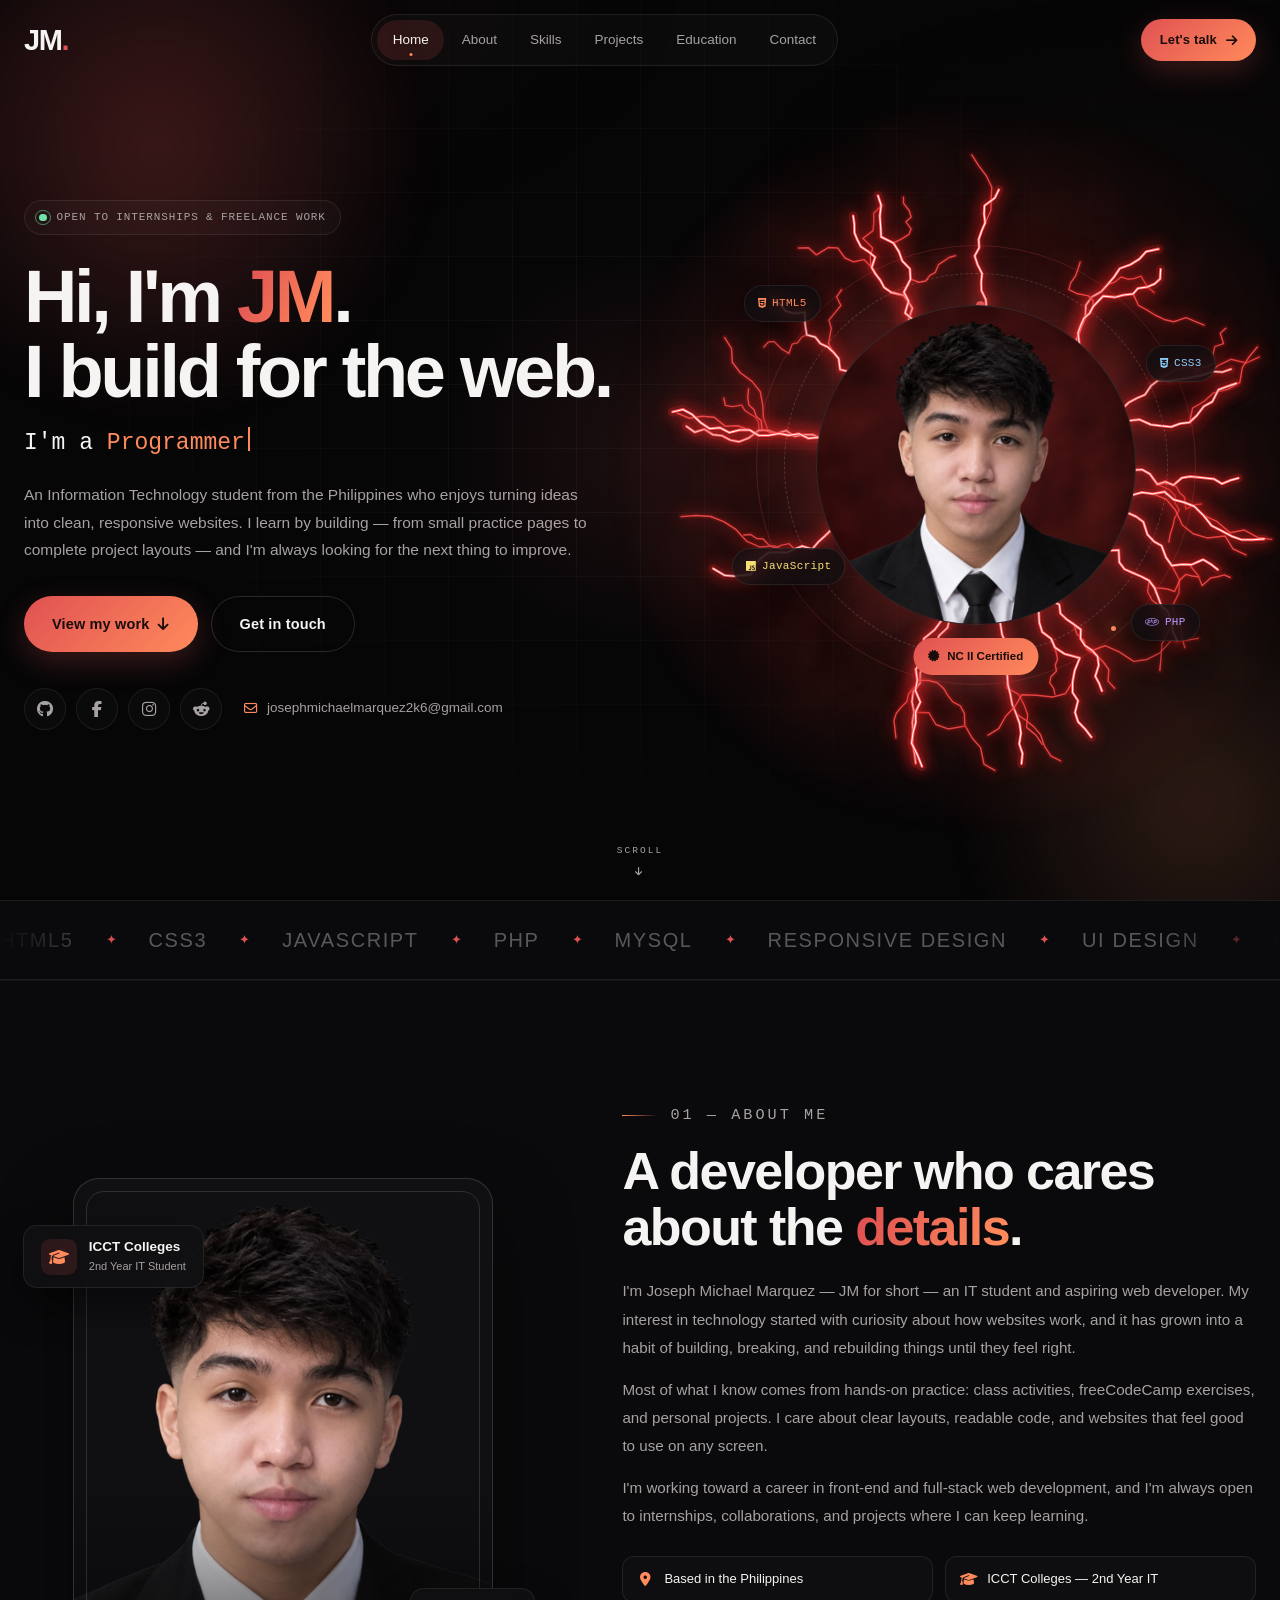
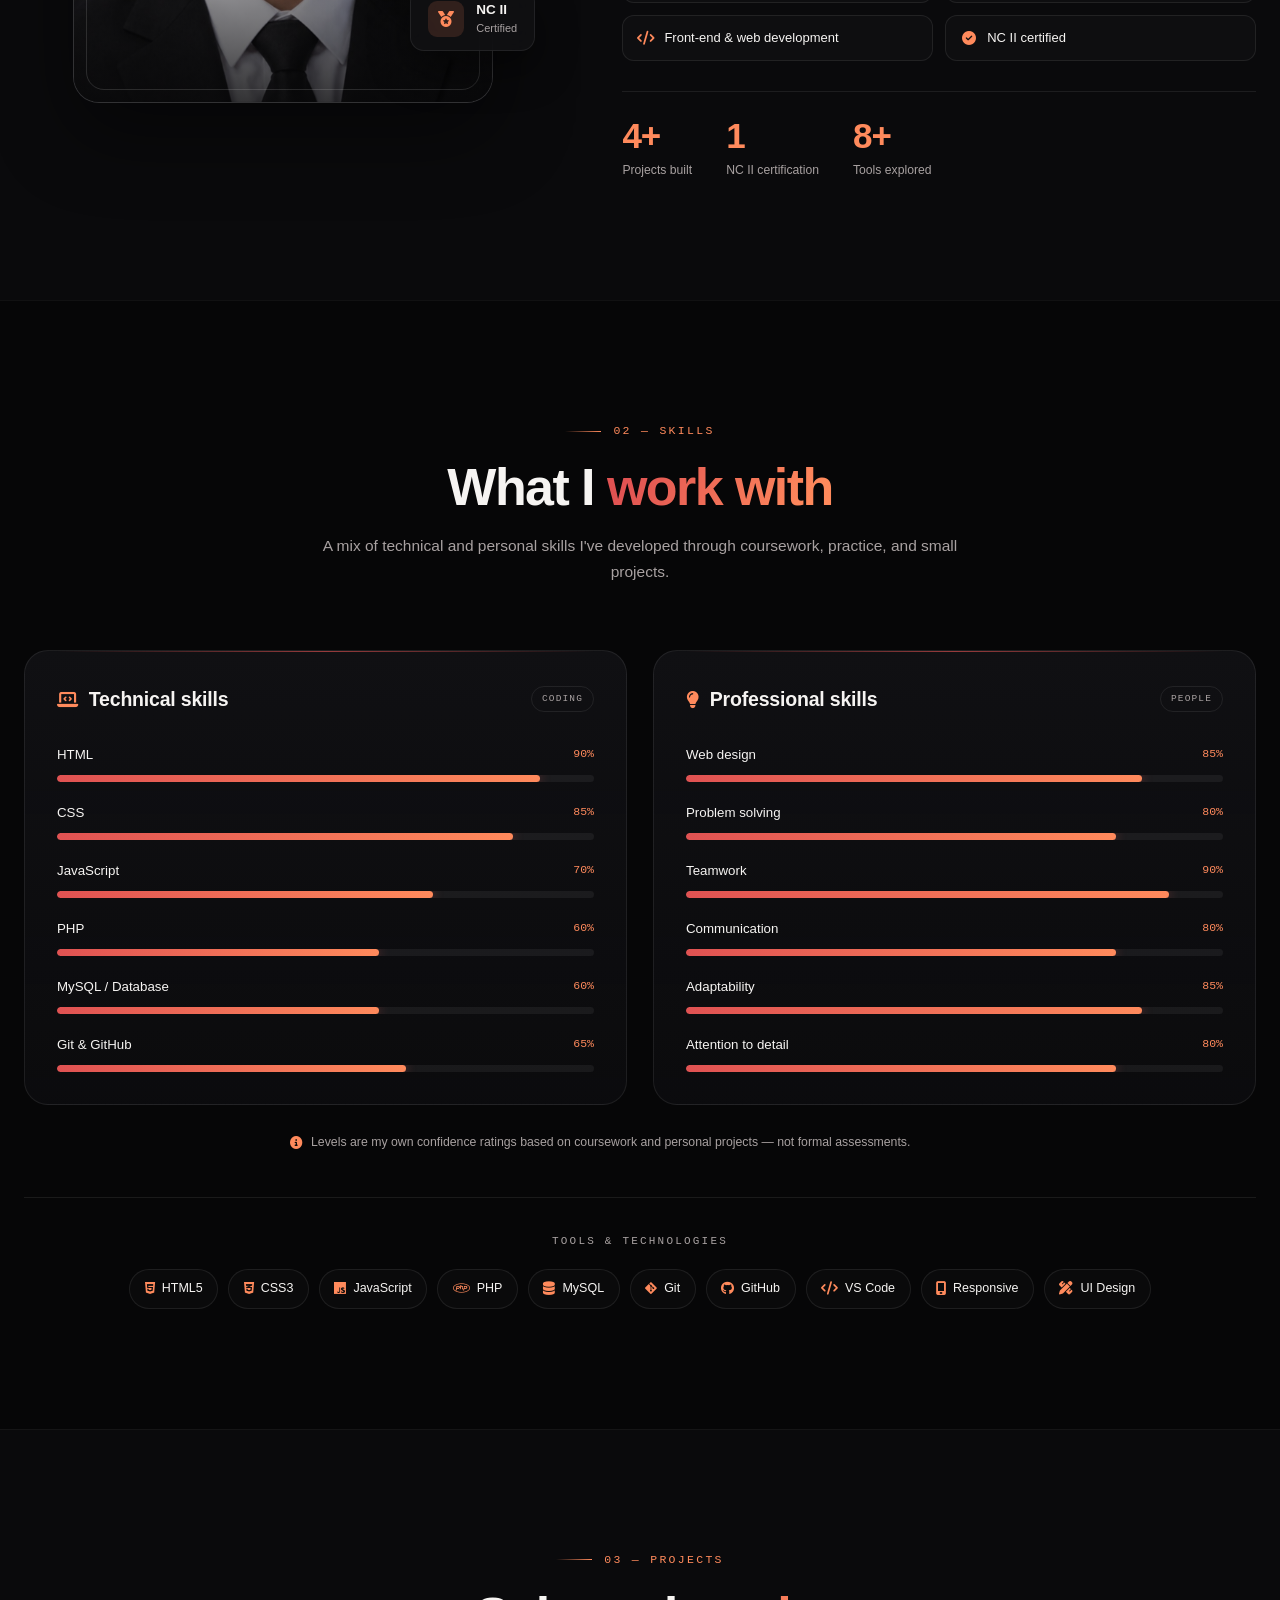
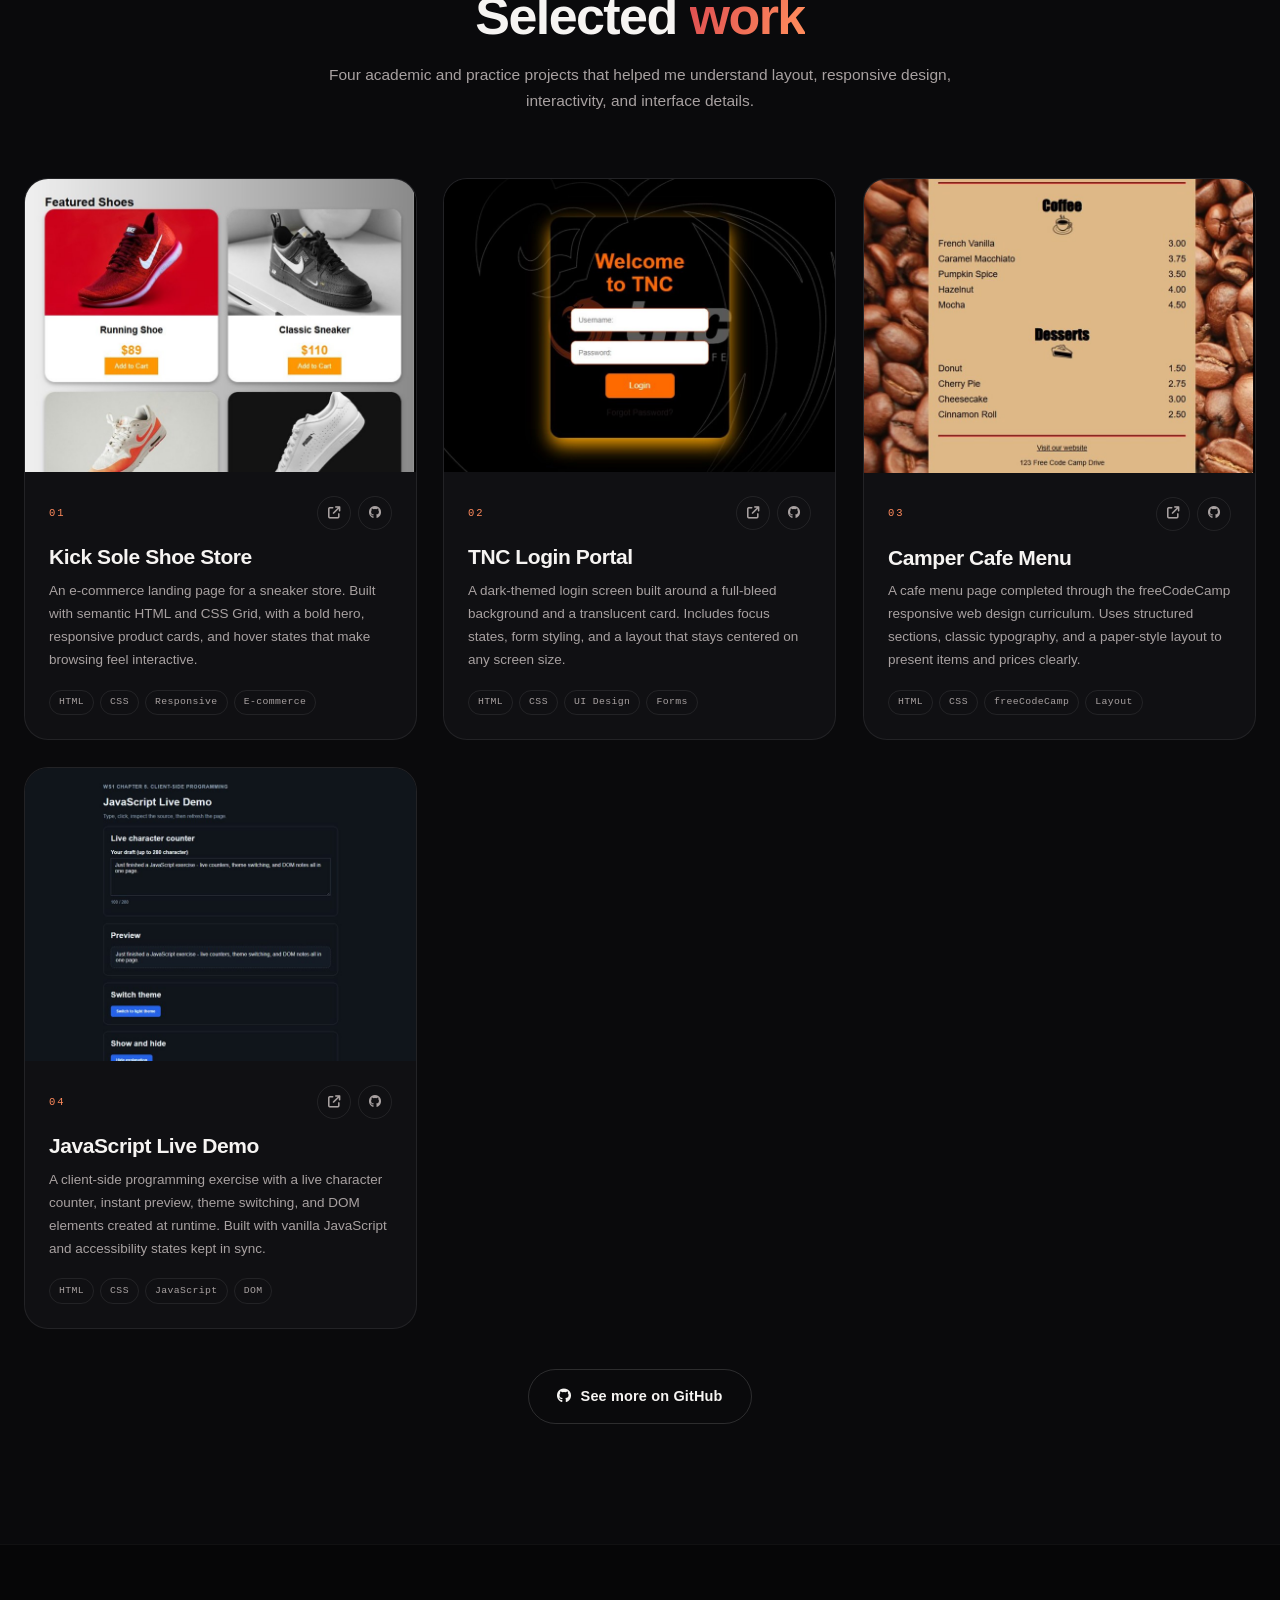
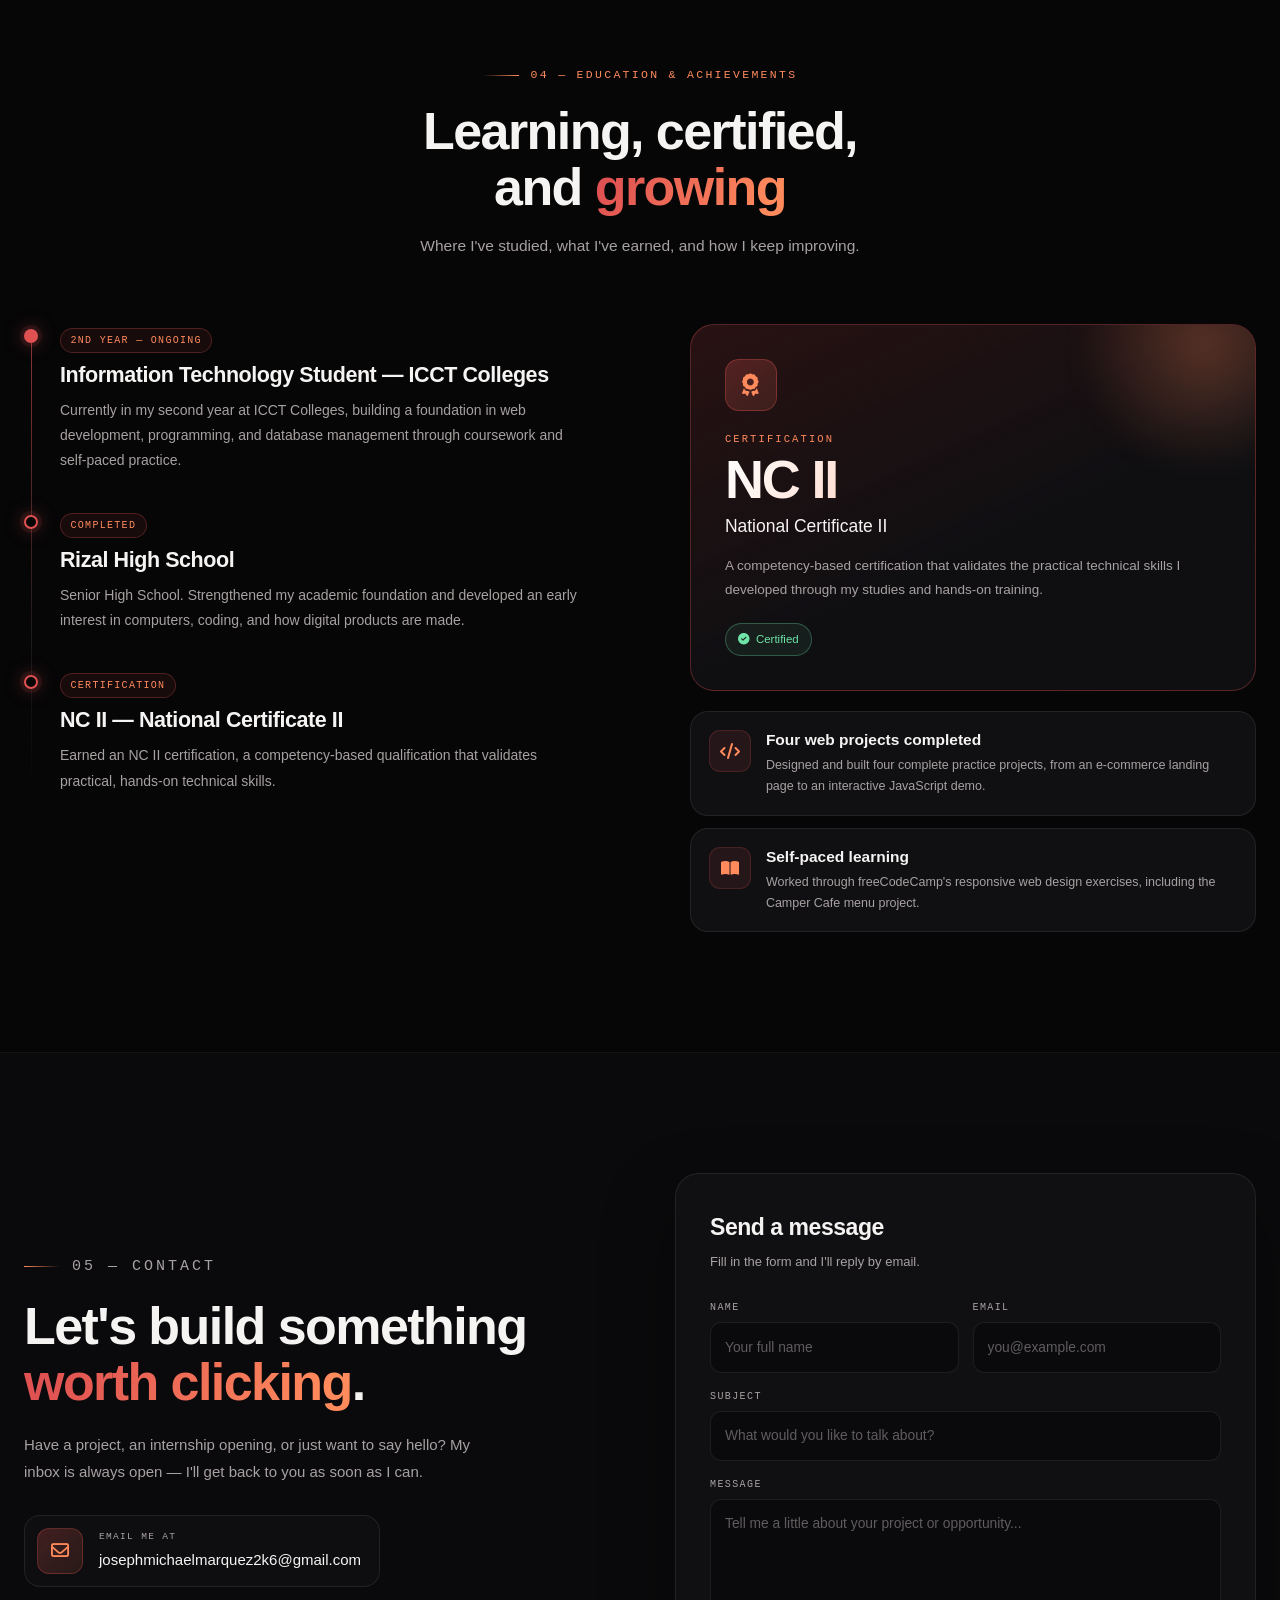
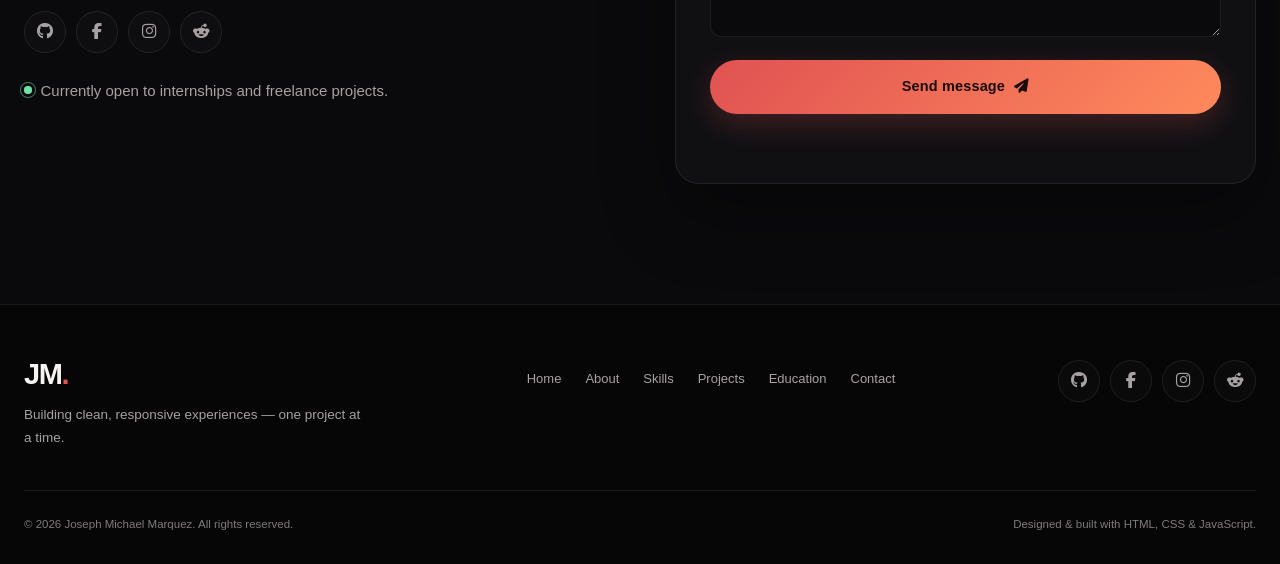
==== commit 0400095f: "Add files via upload" ====
--- a/index.html
+++ b/index.html
@@ -150,9 +150,9 @@
                 </a>
               </div>
 
-              <a class="hero-mail" href="mailto:jmmarquez@gmail.com">
+              <a class="hero-mail" href="mailto:josephmichaelmarquez2k6@gmail.com">
                 <i class="fa-regular fa-envelope" aria-hidden="true"></i>
-                jmmarquez@gmail.com
+                josephmichaelmarquez2k6@gmail.com
               </a>
             </div>
           </div>
@@ -169,6 +169,8 @@
                   alt="Portrait of Joseph Michael Marquez"
                   width="720"
                   height="720"
+                  fetchpriority="high"
+                  decoding="async"
                 />
               </div>
 
@@ -779,13 +781,13 @@
               open — I'll get back to you as soon as I can.
             </p>
 
-            <a class="contact-email reveal" href="mailto:jmmarquez@gmail.com">
+            <a class="contact-email reveal" href="mailto:josephmichaelmarquez2k6@gmail.com">
               <span class="contact-email-icon"
                 ><i class="fa-regular fa-envelope" aria-hidden="true"></i
               ></span>
               <span>
                 <small>Email me at</small>
-                <strong>jmmarquez@gmail.com</strong>
+                <strong>josephmichaelmarquez2k6@gmail.com</strong>
               </span>
             </a>
 
--- a/assets/css/style.css
+++ b/assets/css/style.css
@@ -2110,6 +2110,8 @@
   z-index: 1;
   max-width: min(1100px, 94vw);
   max-height: 90vh;
+  /* dvh shrinks with mobile browser toolbars so tall screenshots stay visible. */
+  max-height: 90dvh;
   display: flex;
   flex-direction: column;
   align-items: center;
@@ -2125,10 +2127,29 @@
 .lightbox-inner img {
   max-width: 100%;
   max-height: 78vh;
+  max-height: 78dvh;
   border-radius: 1.4rem;
   border: 1px solid var(--border-strong);
   box-shadow: 0 30px 90px rgba(0, 0, 0, 0.65);
   object-fit: contain;
+  opacity: 1;
+  transition: opacity 0.25s ease;
+}
+
+/* Hide the frame until the full-size screenshot has decoded, so the browser
+   never paints its broken-image glyph while it downloads. */
+.lightbox-inner.is-loading img {
+  opacity: 0;
+}
+
+.lightbox-inner.is-loading::after {
+  content: "";
+  position: absolute;
+  inset: 0;
+  display: grid;
+  place-items: center;
+  border-radius: 1.4rem;
+  background: rgba(255, 255, 255, 0.03);
 }
 
 .lightbox-inner figcaption {
@@ -2671,9 +2692,33 @@
     padding: 1.4rem;
   }
 
+  .lightbox-inner {
+    max-height: 92dvh;
+  }
+
+  .lightbox-inner img {
+    max-height: 74dvh;
+  }
+
+  .lightbox-inner figcaption {
+    font-size: 0.95rem;
+    text-align: center;
+  }
+
+  /* Anchored to the viewport so a tall screenshot can never shove the control
+     off-screen the way an offset above the figure can. */
   .lightbox-close {
-    top: -1.8rem;
-    right: 0;
+    position: fixed;
+    top: 1.2rem;
+    right: 1.2rem;
+  }
+
+  /* Blurring the whole page behind the dialog is costly on phones; an opaque
+     scrim reads almost the same and keeps opening smooth. */
+  .lightbox-backdrop {
+    -webkit-backdrop-filter: none;
+    backdrop-filter: none;
+    background: rgba(3, 3, 4, 0.97);
   }
 
   .back-top {
